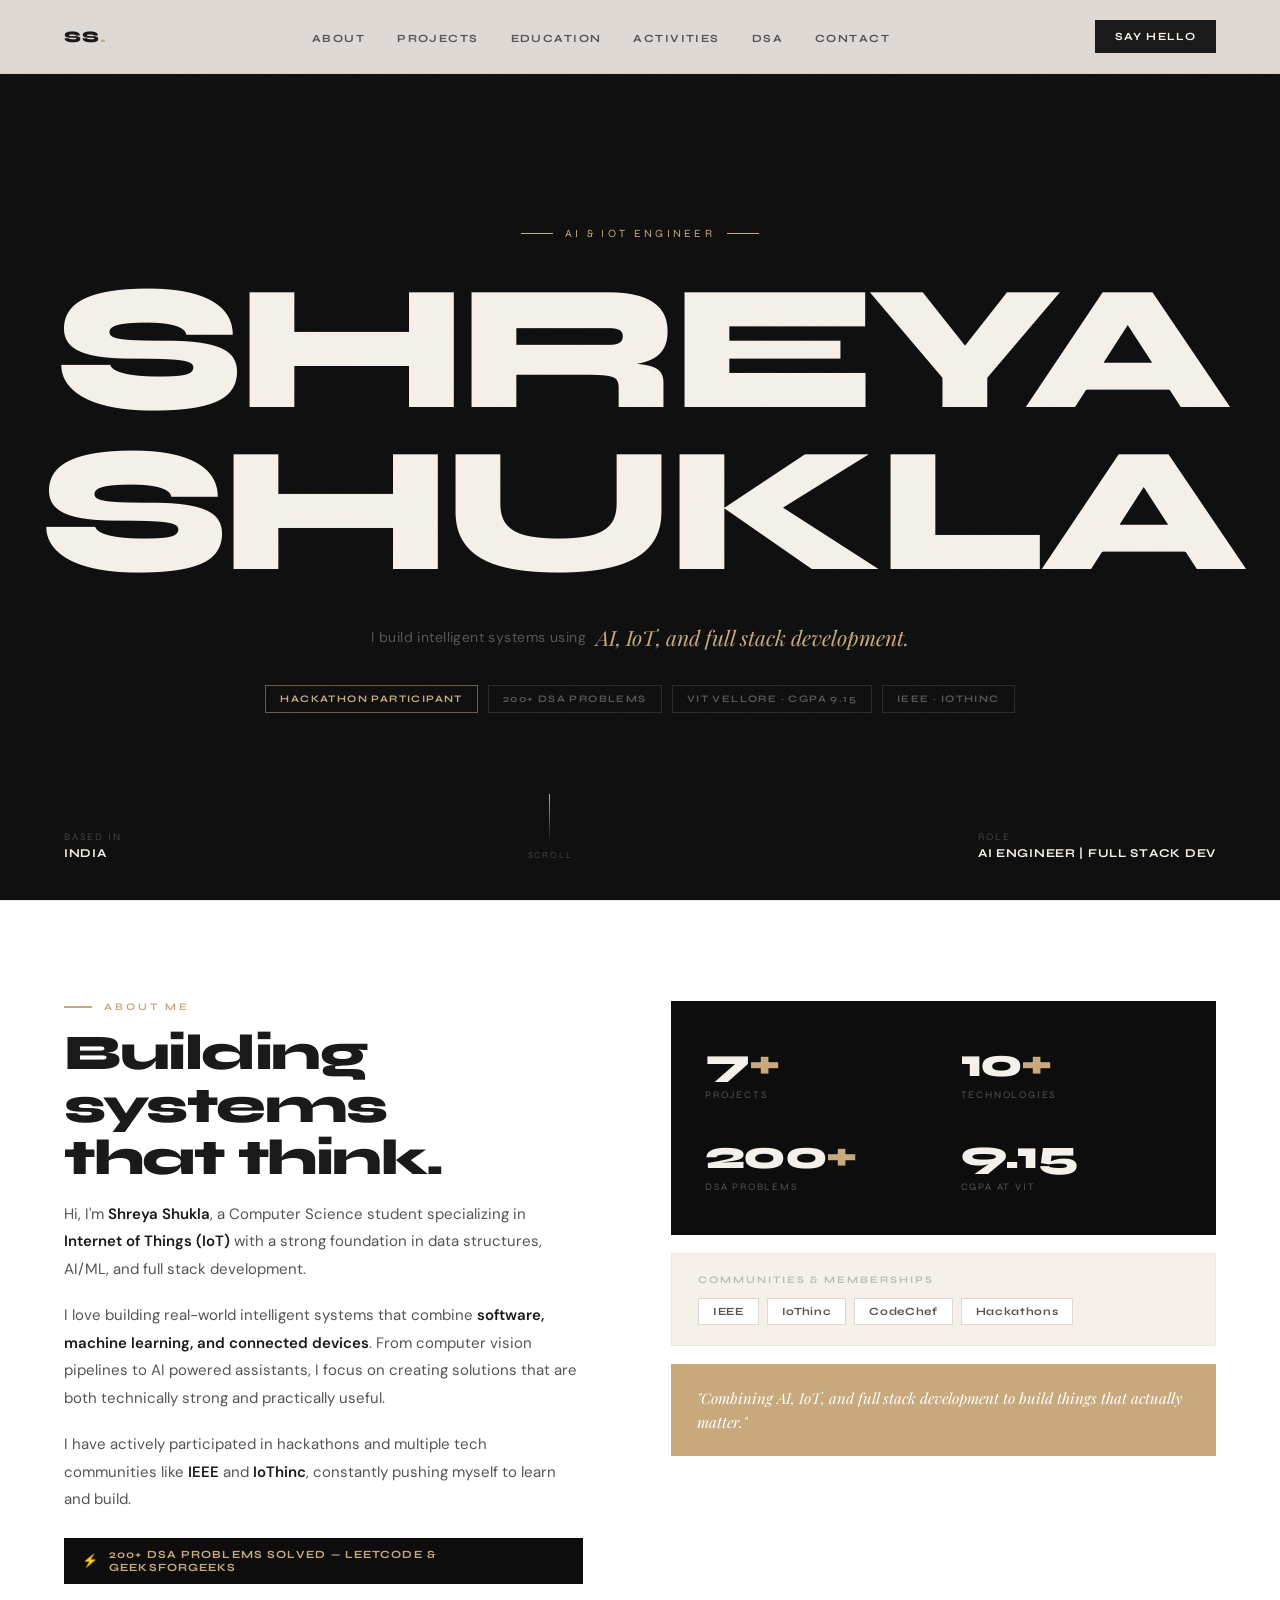
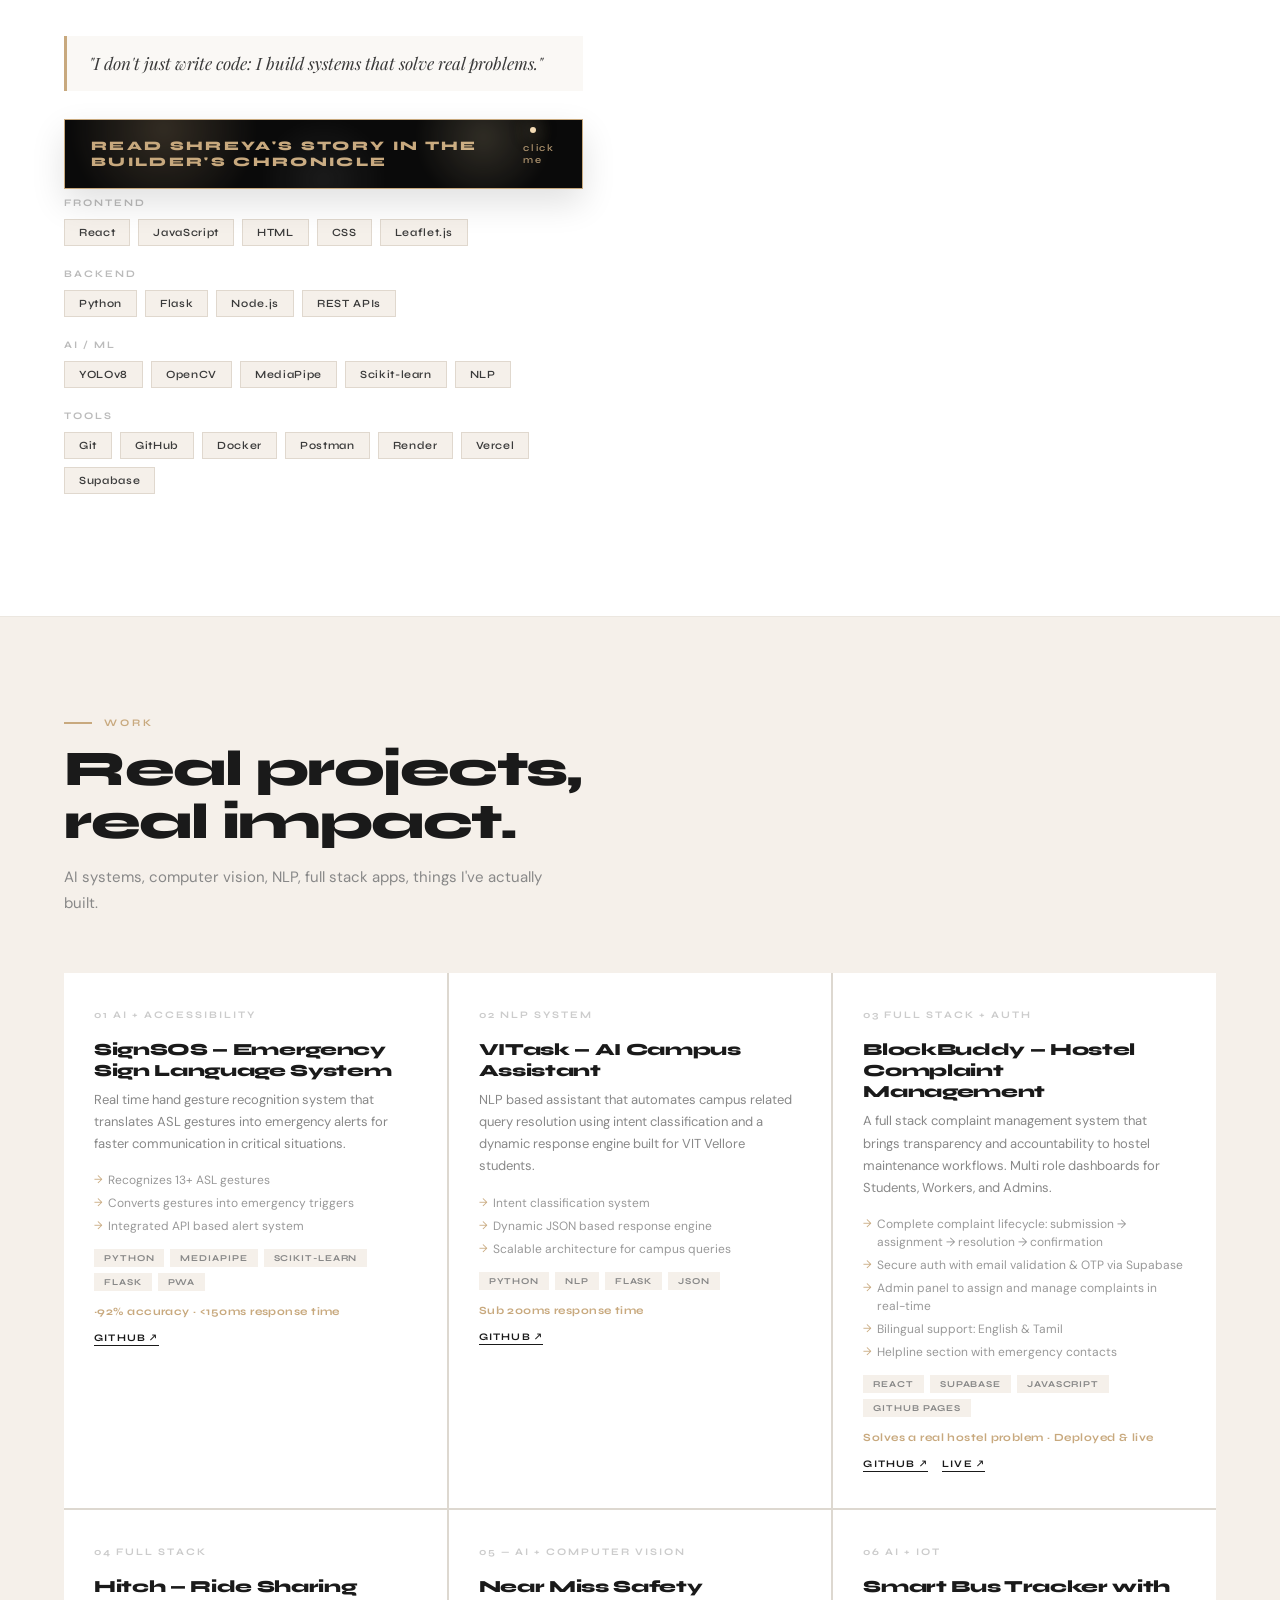
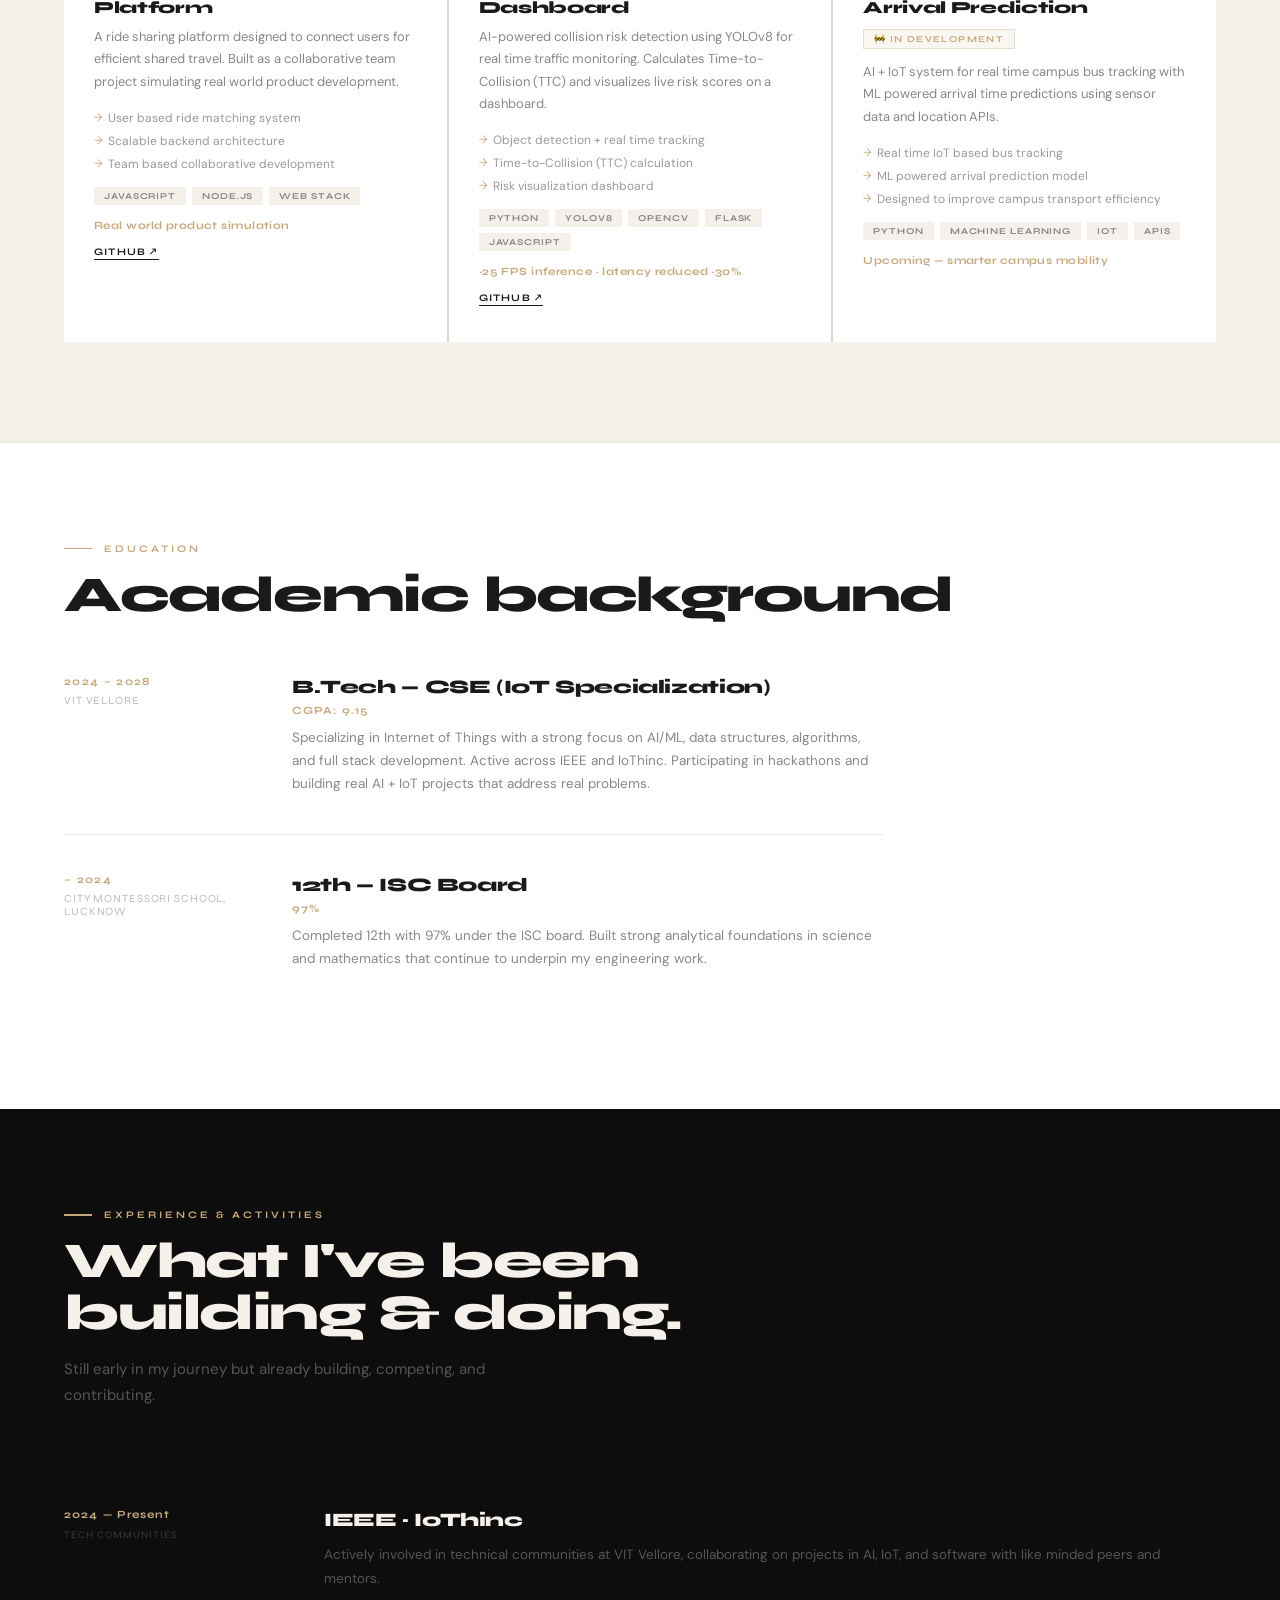
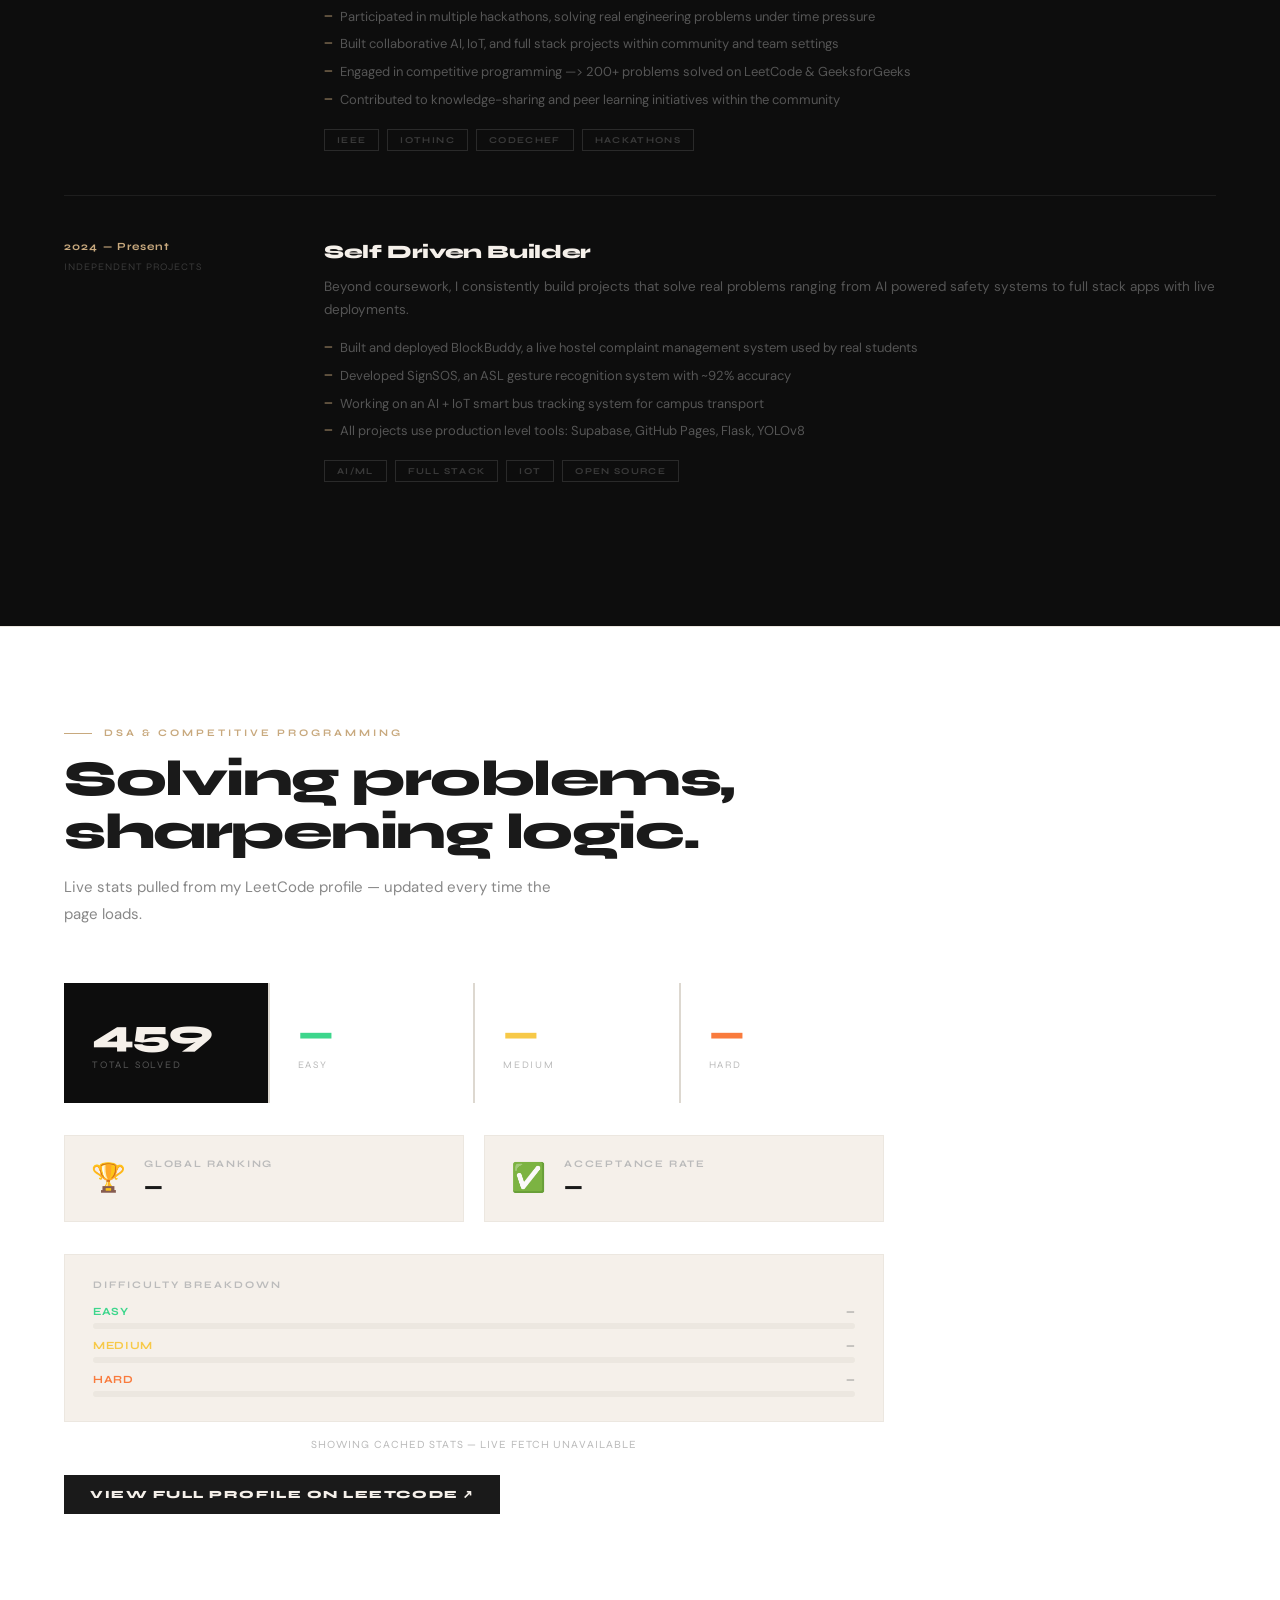
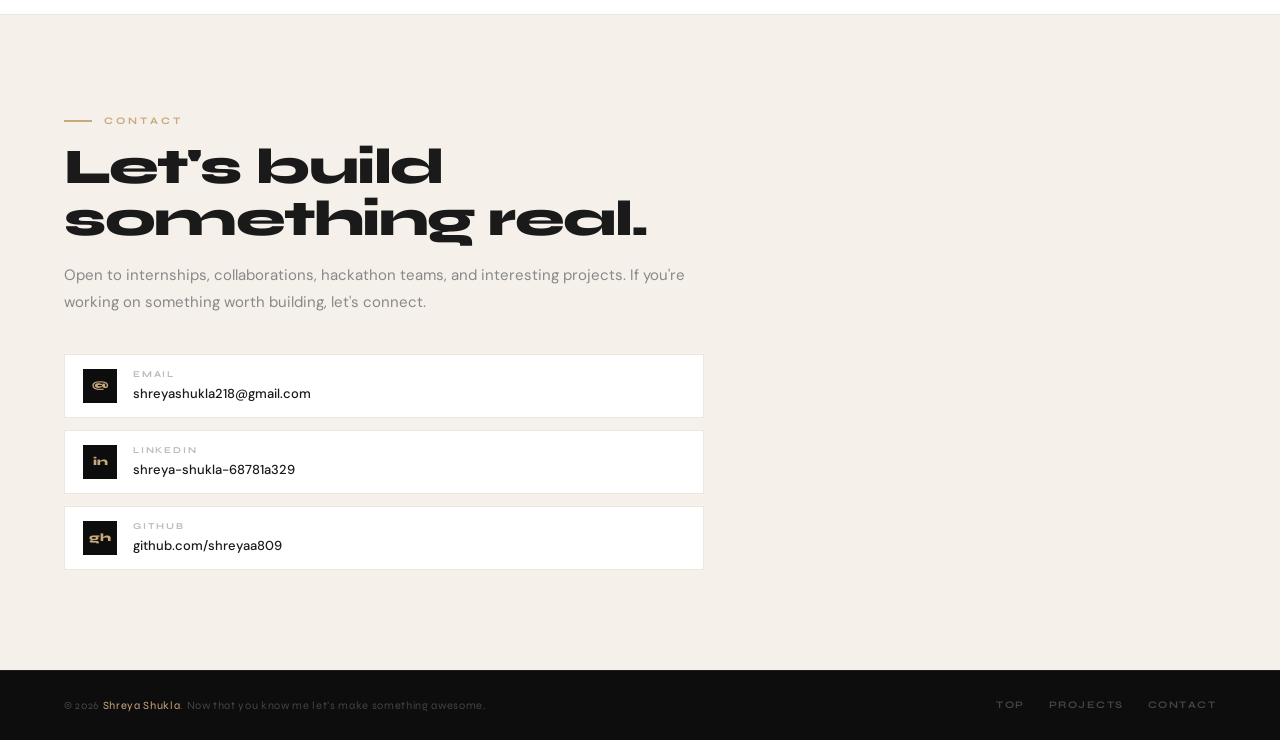
==== index.html @ dbf9eb80 "portfolio" ====
<!DOCTYPE html>
<html lang="en">
<head>
  <meta charset="UTF-8"/>
  <meta name="viewport" content="width=device-width, initial-scale=1.0"/>
  <title>Shreya Shukla — AI &amp; IoT Engineer</title>
  <link href="https://fonts.googleapis.com/css2?family=Playfair+Display:ital,wght@0,700;0,900;1,700&family=Syne:wght@400;600;700;800&family=DM+Sans:wght@300;400;500&display=swap" rel="stylesheet"/>
  <link rel="stylesheet" href="style.css"/>
</head>
<body>

<!-- ══════════════ INTRO ANIMATION ══════════════ -->
<div id="intro">
  <div class="char-wrap">
    <svg class="curved-name" viewBox="0 0 220 220" xmlns="http://www.w3.org/2000/svg">
      <defs>
        <path id="cp" d="M 110,110 m -80,0 a 80,80 0 1,1 160,0 a 80,80 0 1,1 -160,0"/>
      </defs>
      <text font-family="Syne,sans-serif" font-size="12.5" font-weight="700" fill="#c8a97e" letter-spacing="6">
        <textPath href="#cp">SHREYA  SHUKLA  ✦  AI  &amp;  IoT  ENGINEER  ✦  </textPath>
      </text>
    </svg>

    <!-- Female cartoon character -->
    <svg viewBox="0 0 140 160" xmlns="http://www.w3.org/2000/svg"
         style="position:absolute;top:50%;left:50%;transform:translate(-50%,-50%);width:115px;height:115px;">
      <ellipse cx="70" cy="148" rx="36" ry="6" fill="#c8a97e" opacity="0.15"/>
      <rect x="36" y="116" width="68" height="38" rx="4" fill="#2a2a2a"/>
      <rect x="40" y="119" width="60" height="28" rx="2" fill="#1a1a1a"/>
      <rect x="46" y="123" width="30" height="2" rx="1" fill="#c8a97e" opacity="0.7"/>
      <rect x="46" y="128" width="20" height="2" rx="1" fill="#555"/>
      <rect x="46" y="133" width="25" height="2" rx="1" fill="#555"/>
      <rect x="82" y="123" width="10" height="12" rx="1" fill="#c8a97e" opacity="0.3"/>
      <rect x="30" y="152" width="80" height="5" rx="2" fill="#222"/>
      <rect x="22" y="96" width="14" height="30" rx="7" fill="#f5c5a3" transform="rotate(-8 29 96)"/>
      <rect x="104" y="96" width="14" height="30" rx="7" fill="#f5c5a3" transform="rotate(8 111 96)"/>
      <ellipse cx="30" cy="128" rx="7" ry="6" fill="#f5c5a3"/>
      <ellipse cx="110" cy="128" rx="7" ry="6" fill="#f5c5a3"/>
      <rect x="44" y="82" width="52" height="46" rx="10" fill="#c8a97e"/>
      <polygon points="70,84 62,94 70,100 78,94" fill="#b8956e"/>
      <rect x="62" y="70" width="16" height="16" rx="6" fill="#f5c5a3"/>
      <ellipse cx="70" cy="58" rx="26" ry="28" fill="#f5c5a3"/>
      <ellipse cx="70" cy="36" rx="26" ry="16" fill="#2a1a0a"/>
      <rect x="44" y="35" width="10" height="42" rx="5" fill="#2a1a0a"/>
      <rect x="86" y="35" width="10" height="42" rx="5" fill="#2a1a0a"/>
      <ellipse cx="88" cy="34" rx="9" ry="8" fill="#2a1a0a"/>
      <ellipse cx="60" cy="57" rx="5" ry="5.5" fill="#fff"/>
      <ellipse cx="80" cy="57" rx="5" ry="5.5" fill="#fff"/>
      <ellipse cx="60.5" cy="57.5" rx="3" ry="3.5" fill="#2a1a0a"/>
      <ellipse cx="80.5" cy="57.5" rx="3" ry="3.5" fill="#2a1a0a"/>
      <circle cx="62" cy="56" r="1" fill="#fff"/>
      <circle cx="82" cy="56" r="1" fill="#fff"/>
      <path d="M55 51 Q60 48 65 51" stroke="#2a1a0a" stroke-width="1.8" fill="none" stroke-linecap="round"/>
      <path d="M75 51 Q80 48 85 51" stroke="#2a1a0a" stroke-width="1.8" fill="none" stroke-linecap="round"/>
      <ellipse cx="70" cy="63" rx="2.5" ry="1.5" fill="#e8a88a" opacity="0.6"/>
      <path d="M63 68 Q70 74 77 68" stroke="#d4856a" stroke-width="1.8" fill="none" stroke-linecap="round"/>
      <ellipse cx="55" cy="65" rx="5" ry="3" fill="#f0a090" opacity="0.35"/>
      <ellipse cx="85" cy="65" rx="5" ry="3" fill="#f0a090" opacity="0.35"/>
      <rect x="53" y="53" width="13" height="10" rx="4" fill="none" stroke="#2a1a0a" stroke-width="1.5" opacity="0.7"/>
      <rect x="74" y="53" width="13" height="10" rx="4" fill="none" stroke="#2a1a0a" stroke-width="1.5" opacity="0.7"/>
      <line x1="66" y1="58" x2="74" y2="58" stroke="#2a1a0a" stroke-width="1.5" opacity="0.7"/>
    </svg>
  </div>
  <div class="intro-tagline">Loading… Summoning projects from the void…</div>
  <div class="intro-bar"><div class="intro-bar-fill"></div></div>
</div>

<!-- ══════════════ MAIN SITE ══════════════ -->
<div id="main">

  <!-- NAV -->
  <nav>
    <div class="nav-logo">SS<span>.</span></div>
    <ul class="nav-links">
      <li><a href="#about">About</a></li>
      <li><a href="#projects">Projects</a></li>
      <li><a href="#education">Education</a></li>
      <li><a href="#experience">Activities</a></li>
      <li><a href="#dsa">DSA</a></li>
      <li><a href="#contact">Contact</a></li>
    </ul>
    <a href="https://www.linkedin.com/in/shreya-shukla-68781a329/" target="_blank" class="nav-cta">Say Hello</a>
  </nav>

  <!-- ── HERO ── -->
  <section id="hero">
    <div class="hero-grain"></div>
    <div class="hero-eyebrow">AI &amp; IoT Engineer</div>
    <div class="hero-name">
      SHREYA
      <span class="last">SHUKLA</span>
    </div>
    <div class="hero-subtitle">
      I build intelligent systems using
      <em>AI, IoT, and full stack development.</em>
    </div>
    <div class="hero-badges">
      <span class="hero-badge gold">Hackathon Participant</span>
      <span class="hero-badge">200+ DSA Problems</span>
      <span class="hero-badge">VIT Vellore · CGPA 9.15</span>
      <span class="hero-badge">IEEE · IoThinc</span>
    </div>
    <div class="sparkle-wrap">
  <span class="sparkle s1"></span>
  <span class="sparkle s2"></span>
  <span class="sparkle s3"></span>
  <span class="sparkle s4"></span>
  <span class="sparkle s5"></span>
  <span class="sparkle s6"></span>
</div>
    <div class="hero-bottom">
      <div class="hero-location">Based In<strong>India</strong></div>
      <div class="hero-scroll"><div class="scroll-line"></div>Scroll</div>
      <div class="hero-role">Role<strong>AI Engineer | Full Stack Dev</strong></div>
    </div>
  </section>

  <!-- ── ABOUT ── -->
  <section id="about">
    <div class="about-grid">

      <!-- Left: text + skills -->
      <div>
        <div class="s-label">About Me</div>
        <h2 class="s-title">Building systems<br>that think.</h2>
        <div class="about-text">
          <p>Hi, I'm <strong>Shreya Shukla</strong>, a Computer Science student specializing in <strong>Internet of Things (IoT)</strong> with a strong foundation in data structures, AI/ML, and full stack development.</p>
          <p>I love building real-world intelligent systems that combine <strong>software, machine learning, and connected devices</strong>. From computer vision pipelines to AI powered assistants, I focus on creating solutions that are both technically strong and practically useful.</p>
          <p>I have actively participated in hackathons and multiple tech communities like <strong>IEEE</strong> and <strong>IoThinc</strong>, constantly pushing myself to learn and build.</p>
          <div class="dsa-badge">200+ DSA problems solved — LeetCode &amp; GeeksforGeeks</div>
          <blockquote>"I don't just write code: I build systems that solve real problems."</blockquote>
          <div class="about-story-panel">
            <a class="about-story-link" href="index1.html">
              Read Shreya's Story in The Builder's Chronicle
              <span class="click-hint">click me</span>
            </a>
          </div>
        </div>

        <div class="skills-grid">
          <div class="skill-group">
            <div class="skill-group-title">Frontend</div>
            <div class="skill-pills">
              <span class="pill">React</span>
              <span class="pill">JavaScript</span>
              <span class="pill">HTML</span>
              <span class="pill">CSS</span>
              <span class="pill">Leaflet.js</span>
            </div>
          </div>
          <div class="skill-group">
            <div class="skill-group-title">Backend</div>
            <div class="skill-pills">
              <span class="pill">Python</span>
              <span class="pill">Flask</span>
              <span class="pill">Node.js</span>
              <span class="pill">REST APIs</span>
            </div>
          </div>
          <div class="skill-group">
            <div class="skill-group-title">AI / ML</div>
            <div class="skill-pills">
              <span class="pill">YOLOv8</span>
              <span class="pill">OpenCV</span>
              <span class="pill">MediaPipe</span>
              <span class="pill">Scikit-learn</span>
              <span class="pill">NLP</span>
            </div>
          </div>
          <div class="skill-group">
            <div class="skill-group-title">Tools</div>
            <div class="skill-pills">
              <span class="pill">Git</span>
              <span class="pill">GitHub</span>
              <span class="pill">Docker</span>
              <span class="pill">Postman</span>
              <span class="pill">Render</span>
              <span class="pill">Vercel</span>
              <span class="pill">Supabase</span>
            </div>
          </div>
        </div>
      </div>

      <!-- Right: stats + communities -->
      <div class="about-right-wrap">
        <div class="stat-card">
          <div class="stat-item">
            <div class="num">7<span>+</span></div>
            <div class="lbl">Projects</div>
          </div>
          <div class="stat-item">
            <div class="num">10<span>+</span></div>
            <div class="lbl">Technologies</div>
          </div>
          <div class="stat-item">
            <div class="num">200<span>+</span></div>
            <div class="lbl">DSA Problems</div>
          </div>
          <div class="stat-item">
            <div class="num">9.15</div>
            <div class="lbl">CGPA at VIT</div>
          </div>
        </div>

        <div class="communities-strip">
          <div class="comm-title">Communities &amp; Memberships</div>
          <div class="comm-tags">
            <span class="comm-tag">IEEE</span>
            
            <span class="comm-tag">IoThinc</span>
            <span class="comm-tag">CodeChef</span>
            <span class="comm-tag">Hackathons</span>
          </div>
        </div>

        <div class="quote-strip">
          "Combining AI, IoT, and full stack development to build things that actually matter."
        </div>
      </div>
    </div>
  </section>

  <!-- ── PROJECTS ── -->
  <section id="projects">
    <div class="s-label">Work</div>
    <h2 class="s-title">Real projects,<br>real impact.</h2>
    <p class="s-sub">AI systems, computer vision, NLP, full stack apps, things I've actually built.</p>

    <div class="proj-grid">

      <!-- 01 -->
      <div class="proj-card">
        <div class="proj-idx">01  AI + Accessibility</div>
        <div class="proj-name">SignSOS — Emergency Sign Language System</div>
        <p class="proj-desc">Real time hand gesture recognition system that translates ASL gestures into emergency alerts for faster communication in critical situations.</p>
        <ul class="proj-features">
          <li>Recognizes 13+ ASL gestures</li>
          <li>Converts gestures into emergency triggers</li>
          <li>Integrated API based alert system</li>
        </ul>
        <div class="proj-tech">
          <span class="tech-tag">Python</span>
          <span class="tech-tag">MediaPipe</span>
          <span class="tech-tag">Scikit-learn</span>
          <span class="tech-tag">Flask</span>
          <span class="tech-tag">PWA</span>
        </div>
        <div class="proj-impact">~92% accuracy · &lt;150ms response time</div>
        <div class="proj-links">
          <a href="https://github.com/shreyaa809/signsos-api" target="_blank" class="proj-link">GitHub ↗</a>
        </div>
      </div>

      <!-- 02 -->
      <div class="proj-card">
        <div class="proj-idx">02  NLP System</div>
        <div class="proj-name">VITask — AI Campus Assistant</div>
        <p class="proj-desc">NLP based assistant that automates campus related query resolution using intent classification and a dynamic response engine built for VIT Vellore students.</p>
        <ul class="proj-features">
          <li>Intent classification system</li>
          <li>Dynamic JSON based response engine</li>
          <li>Scalable architecture for campus queries</li>
        </ul>
        <div class="proj-tech">
          <span class="tech-tag">Python</span>
          <span class="tech-tag">NLP</span>
          <span class="tech-tag">Flask</span>
          <span class="tech-tag">JSON</span>
        </div>
        <div class="proj-impact">Sub 200ms response time</div>
        <div class="proj-links">
          <a href="https://github.com/shreyaa809/AIPROJ1" target="_blank" class="proj-link">GitHub ↗</a>
        </div>
      </div>

      <!-- 03 -->
      <div class="proj-card">
        <div class="proj-idx">03  Full Stack + Auth</div>
        <div class="proj-name">BlockBuddy — Hostel Complaint Management</div>
        <p class="proj-desc">A full stack complaint management system that brings transparency and accountability to hostel maintenance workflows. Multi role dashboards for Students, Workers, and Admins.</p>
        <ul class="proj-features">
          <li>Complete complaint lifecycle: submission → assignment → resolution → confirmation</li>
          <li>Secure auth with email validation &amp; OTP via Supabase</li>
          <li>Admin panel to assign and manage complaints in real-time</li>
          <li>Bilingual support: English &amp; Tamil</li>
          <li>Helpline section with emergency contacts</li>
        </ul>
        <div class="proj-tech">
          <span class="tech-tag">React</span>
          <span class="tech-tag">Supabase</span>
          <span class="tech-tag">JavaScript</span>
          <span class="tech-tag">GitHub Pages</span>
        </div>
        <div class="proj-impact">Solves a real hostel problem · Deployed &amp; live</div>
        <div class="proj-links">
          <a href="https://github.com/shreyaa809/BlockBuddy" target="_blank" class="proj-link">GitHub ↗</a>
          <a href="https://shreyaa809.github.io/BlockBuddy/" target="_blank" class="proj-link">Live ↗</a>
        </div>
      </div>

      <!-- 04 -->
      <div class="proj-card">
        <div class="proj-idx">04  Full Stack</div>
        <div class="proj-name">Hitch — Ride Sharing Platform</div>
        <p class="proj-desc">A ride sharing platform designed to connect users for efficient shared travel. Built as a collaborative team project simulating real world product development.</p>
        <ul class="proj-features">
          <li>User based ride matching system</li>
          <li>Scalable backend architecture</li>
          <li>Team based collaborative development</li>
        </ul>
        <div class="proj-tech">
          <span class="tech-tag">JavaScript</span>
          <span class="tech-tag">Node.js</span>
          <span class="tech-tag">Web Stack</span>
        </div>
        <div class="proj-impact">Real world product simulation</div>
        <div class="proj-links">
          <a href="https://github.com/srishtikapoor0240/Hitch" target="_blank" class="proj-link">GitHub ↗</a>
        </div>
      </div>

      <!-- 05 -->
      <div class="proj-card">
        <div class="proj-idx">05 — AI + Computer Vision</div>
        <div class="proj-name">Near Miss Safety Dashboard</div>
        <p class="proj-desc">AI-powered collision risk detection using YOLOv8 for real time traffic monitoring. Calculates Time-to-Collision (TTC) and visualizes live risk scores on a dashboard.</p>
        <ul class="proj-features">
          <li>Object detection + real time tracking</li>
          <li>Time-to-Collision (TTC) calculation</li>
          <li>Risk visualization dashboard</li>
        </ul>
        <div class="proj-tech">
          <span class="tech-tag">Python</span>
          <span class="tech-tag">YOLOv8</span>
          <span class="tech-tag">OpenCV</span>
          <span class="tech-tag">Flask</span>
          <span class="tech-tag">JavaScript</span>
        </div>
        <div class="proj-impact">~25 FPS inference · latency reduced ~30%</div>
        <div class="proj-links">
          <a href="https://github.com/shreyaa809/road_safety_hackathon_2026" target="_blank" class="proj-link">GitHub ↗</a>
        </div>
      </div>

      <!-- 06 -->
      <div class="proj-card">
        <div class="proj-idx">06  AI + IoT</div>
        <div class="proj-name">Smart Bus Tracker with Arrival Prediction</div>
        <div class="proj-status">🚧 In Development</div>
        <p class="proj-desc">AI + IoT system for real time campus bus tracking with ML powered arrival time predictions using sensor data and location APIs.</p>
        <ul class="proj-features">
          <li>Real time IoT based bus tracking</li>
          <li>ML powered arrival prediction model</li>
          <li>Designed to improve campus transport efficiency</li>
        </ul>
        <div class="proj-tech">
          <span class="tech-tag">Python</span>
          <span class="tech-tag">Machine Learning</span>
          <span class="tech-tag">IoT</span>
          <span class="tech-tag">APIs</span>
        </div>
        <div class="proj-impact">Upcoming — smarter campus mobility</div>
      </div>

    </div>
  </section>

  <!-- ── EDUCATION ── -->
  <section id="education">
    <div class="s-label">Education</div>
    <h2 class="s-title">Academic background</h2>

    <div class="edu-list">
      <div class="edu-item">
        <div>
          <div class="edu-year">2024 – 2028</div>
          <div class="edu-inst">VIT Vellore</div>
        </div>
        <div>
          <div class="edu-degree">B.Tech — CSE (IoT Specialization)</div>
          <div class="edu-grade">CGPA: 9.15</div>
          <p class="edu-desc">Specializing in Internet of Things with a strong focus on AI/ML, data structures, algorithms, and full stack development. Active across IEEE and IoThinc. Participating in hackathons and building real AI + IoT projects that address real problems.</p>
        </div>
      </div>

      <div class="edu-item">
        <div>
          <div class="edu-year">– 2024</div>
          <div class="edu-inst">City Montessori School, Lucknow</div>
        </div>
        <div>
          <div class="edu-degree">12th — ISC Board</div>
          <div class="edu-grade">97%</div>
          <p class="edu-desc">Completed 12th with 97% under the ISC board. Built strong analytical foundations in science and mathematics that continue to underpin my engineering work.</p>
        </div>
      </div>
    </div>
  </section>

  <!-- ── ACTIVITIES ── -->
  <section id="experience">
    <div class="s-label">Experience &amp; Activities</div>
    <h2 class="s-title">What I've been<br>building &amp; doing.</h2>
    <p class="s-sub">Still early in my journey  but already building, competing, and contributing.</p>

    <div>
      <div class="exp-row">
        <div>
          <div class="exp-period">2024 — Present</div>
          <div class="exp-co">Tech Communities</div>
        </div>
        <div>
          <div class="exp-role">IEEE  · IoThinc</div>
          <p class="exp-desc">Actively involved in technical communities at VIT Vellore, collaborating on projects in AI, IoT, and software with like minded peers and mentors.</p>
          <ul class="exp-bullets">
            <li>Participated in multiple hackathons, solving real engineering problems under time pressure</li>
            <li>Built collaborative AI, IoT, and full stack projects within community and team settings</li>
            <li>Engaged in competitive programming —> 200+ problems solved on LeetCode &amp; GeeksforGeeks</li>
            <li>Contributed to knowledge-sharing and peer learning initiatives within the community</li>
          </ul>
          <div class="exp-tags">
            <span class="exp-tag">IEEE</span>
            
            <span class="exp-tag">IoThinc</span>
            <span class="exp-tag">CodeChef</span>
            <span class="exp-tag">Hackathons</span>
          </div>
        </div>
      </div>

      <div class="exp-row">
        <div>
          <div class="exp-period">2024 — Present</div>
          <div class="exp-co">Independent Projects</div>
        </div>
        <div>
          <div class="exp-role">Self Driven Builder</div>
          <p class="exp-desc">Beyond coursework, I consistently build projects that solve real problems  ranging from AI powered safety systems to full stack apps with live deployments.</p>
          <ul class="exp-bullets">
            <li>Built and deployed BlockBuddy, a live hostel complaint management system used by real students</li>
            <li>Developed SignSOS, an ASL gesture recognition system with ~92% accuracy</li>
            <li>Working on an AI + IoT smart bus tracking system for campus transport</li>
            <li>All projects use production level tools: Supabase, GitHub Pages, Flask, YOLOv8</li>
          </ul>
          <div class="exp-tags">
            <span class="exp-tag">AI/ML</span>
            <span class="exp-tag">Full Stack</span>
            <span class="exp-tag">IoT</span>
            <span class="exp-tag">Open Source</span>
          </div>
        </div>
      </div>
    </div>
  </section>

  

  <!-- ── DSA / LEETCODE ── -->
  <section id="dsa" style="background:#fff;border-top:1px solid #ece7e0;">
    <div class="s-label">DSA &amp; Competitive Programming</div>
    <h2 class="s-title">Solving problems,<br>sharpening logic.</h2>
    <p class="s-sub">Live stats pulled from my LeetCode profile — updated every time the page loads.</p>

    <div id="lc-wrapper" style="max-width:820px;">

      <!-- Stat cards row -->
      <div id="lc-stats" style="display:grid;grid-template-columns:repeat(4,1fr);gap:2px;background:#ddd8d0;margin-bottom:32px;">
        <div class="lc-card" style="background:#0d0d0d;padding:32px 28px;">
          <div id="lc-total" class="lc-num" style="font-family:'Syne',sans-serif;font-size:38px;font-weight:800;color:#f5f0ea;letter-spacing:-0.04em;line-height:1;">—</div>
          <div class="lc-lbl" style="font-family:'Syne',sans-serif;font-size:10px;letter-spacing:0.18em;text-transform:uppercase;color:#555;margin-top:6px;">Total Solved</div>
        </div>
        <div class="lc-card" style="background:#fff;padding:32px 28px;">
          <div id="lc-easy" class="lc-num" style="font-family:'Syne',sans-serif;font-size:38px;font-weight:800;color:#3dd68c;letter-spacing:-0.04em;line-height:1;">—</div>
          <div class="lc-lbl" style="font-family:'Syne',sans-serif;font-size:10px;letter-spacing:0.18em;text-transform:uppercase;color:#bbb;margin-top:6px;">Easy</div>
        </div>
        <div class="lc-card" style="background:#fff;padding:32px 28px;">
          <div id="lc-medium" class="lc-num" style="font-family:'Syne',sans-serif;font-size:38px;font-weight:800;color:#f7c948;letter-spacing:-0.04em;line-height:1;">—</div>
          <div class="lc-lbl" style="font-family:'Syne',sans-serif;font-size:10px;letter-spacing:0.18em;text-transform:uppercase;color:#bbb;margin-top:6px;">Medium</div>
        </div>
        <div class="lc-card" style="background:#fff;padding:32px 28px;">
          <div id="lc-hard" class="lc-num" style="font-family:'Syne',sans-serif;font-size:38px;font-weight:800;color:#f97b3d;letter-spacing:-0.04em;line-height:1;">—</div>
          <div class="lc-lbl" style="font-family:'Syne',sans-serif;font-size:10px;letter-spacing:0.18em;text-transform:uppercase;color:#bbb;margin-top:6px;">Hard</div>
        </div>
      </div>

      <!-- Rank + acceptance row -->
      <div style="display:grid;grid-template-columns:1fr 1fr;gap:20px;margin-bottom:32px;">
        <div style="background:#f5f0ea;border:1px solid #ece7e0;padding:22px 26px;display:flex;align-items:center;gap:18px;">
          <div style="font-family:'Syne',sans-serif;font-size:28px;">🏆</div>
          <div>
            <div style="font-family:'Syne',sans-serif;font-size:10px;font-weight:700;letter-spacing:0.18em;text-transform:uppercase;color:#bbb;margin-bottom:4px;">Global Ranking</div>
            <div id="lc-rank" style="font-family:'Syne',sans-serif;font-size:20px;font-weight:800;color:#1a1a1a;letter-spacing:-0.02em;">—</div>
          </div>
        </div>
        <div style="background:#f5f0ea;border:1px solid #ece7e0;padding:22px 26px;display:flex;align-items:center;gap:18px;">
          <div style="font-family:'Syne',sans-serif;font-size:28px;">✅</div>
          <div>
            <div style="font-family:'Syne',sans-serif;font-size:10px;font-weight:700;letter-spacing:0.18em;text-transform:uppercase;color:#bbb;margin-bottom:4px;">Acceptance Rate</div>
            <div id="lc-rate" style="font-family:'Syne',sans-serif;font-size:20px;font-weight:800;color:#1a1a1a;letter-spacing:-0.02em;">—</div>
          </div>
        </div>
      </div>

      <!-- Difficulty bar -->
      <div style="background:#f5f0ea;border:1px solid #ece7e0;padding:24px 28px;">
        <div style="font-family:'Syne',sans-serif;font-size:10px;font-weight:700;letter-spacing:0.2em;text-transform:uppercase;color:#bbb;margin-bottom:14px;">Difficulty Breakdown</div>
        <div id="lc-bar-wrap" style="display:flex;flex-direction:column;gap:10px;">
          <div>
            <div style="display:flex;justify-content:space-between;margin-bottom:5px;">
              <span style="font-family:'Syne',sans-serif;font-size:11px;font-weight:700;color:#3dd68c;letter-spacing:0.06em;">EASY</span>
              <span id="lc-easy-pct" style="font-family:'Syne',sans-serif;font-size:11px;color:#888;">—</span>
            </div>
            <div style="height:6px;background:#ece7e0;border-radius:3px;overflow:hidden;">
              <div id="lc-bar-easy" style="height:100%;width:0%;background:#3dd68c;border-radius:3px;transition:width 1s ease;"></div>
            </div>
          </div>
          <div>
            <div style="display:flex;justify-content:space-between;margin-bottom:5px;">
              <span style="font-family:'Syne',sans-serif;font-size:11px;font-weight:700;color:#f7c948;letter-spacing:0.06em;">MEDIUM</span>
              <span id="lc-med-pct" style="font-family:'Syne',sans-serif;font-size:11px;color:#888;">—</span>
            </div>
            <div style="height:6px;background:#ece7e0;border-radius:3px;overflow:hidden;">
              <div id="lc-bar-med" style="height:100%;width:0%;background:#f7c948;border-radius:3px;transition:width 1s ease 0.2s;"></div>
            </div>
          </div>
          <div>
            <div style="display:flex;justify-content:space-between;margin-bottom:5px;">
              <span style="font-family:'Syne',sans-serif;font-size:11px;font-weight:700;color:#f97b3d;letter-spacing:0.06em;">HARD</span>
              <span id="lc-hard-pct" style="font-family:'Syne',sans-serif;font-size:11px;color:#888;">—</span>
            </div>
            <div style="height:6px;background:#ece7e0;border-radius:3px;overflow:hidden;">
              <div id="lc-bar-hard" style="height:100%;width:0%;background:#f97b3d;border-radius:3px;transition:width 1s ease 0.4s;"></div>
            </div>
          </div>
        </div>
      </div>

      <!-- Loading / error message -->
      <div id="lc-status" style="font-family:'Syne',sans-serif;font-size:11px;color:#bbb;letter-spacing:0.1em;text-transform:uppercase;margin-top:16px;text-align:center;">Fetching live data...</div>

      <!-- Link to profile -->
      <div style="margin-top:24px;">
        <a href="https://leetcode.com/u/CODER284/" target="_blank"
           style="font-family:'Syne',sans-serif;font-size:11px;font-weight:800;letter-spacing:0.14em;text-transform:uppercase;text-decoration:none;color:#f5f0ea;background:#1a1a1a;padding:13px 26px;display:inline-block;transition:background 0.2s;"
           onmouseover="this.style.background='#c8a97e'" onmouseout="this.style.background='#1a1a1a'">
          View Full Profile on LeetCode ↗
        </a>
      </div>

    </div>
  </section>




  <!-- ── CONTACT ── -->
  <section id="contact">
    <div class="contact-grid" style="grid-template-columns:1fr;max-width:640px;">
      <div class="contact-left">
        <div class="s-label">Contact</div>
        <h2 class="s-title">Let's build<br>something real.</h2>
        <p>Open to internships, collaborations, hackathon teams, and interesting projects. If you're working on something worth building, let's connect.</p>
        <div class="contact-items">
          <a href="mailto:shreyashukla218@gmail.com" class="contact-row">
            <div class="c-icon">@</div>
            <div>
              <span class="c-label">Email</span>
              <span class="c-val">shreyashukla218@gmail.com</span>
            </div>
          </a>
          <a href="https://www.linkedin.com/in/shreya-shukla-68781a329/" target="_blank" class="contact-row">
            <div class="c-icon">in</div>
            <div>
              <span class="c-label">LinkedIn</span>
              <span class="c-val">shreya-shukla-68781a329</span>
            </div>
          </a>
          <a href="https://github.com/shreyaa809" target="_blank" class="contact-row">
            <div class="c-icon">gh</div>
            <div>
              <span class="c-label">GitHub</span>
              <span class="c-val">github.com/shreyaa809</span>
            </div>
          </a>
        </div>
      </div>

      </div>
    </div>
  </section>

  <!-- FOOTER -->
  <footer>
    <div class="foot-copy">© 2026 <span>Shreya Shukla</span>.          Now that you know me let’s make something awesome.</div>
    <div class="foot-links">
      <a href="#hero">Top</a>
      <a href="#projects">Projects</a>
      <a href="#contact">Contact</a>
    </div>
  </footer>

</div><!-- /main -->

<script src="script.js"></script>
</body>
</html>
---- style.css ----
/* ─── RESET & BASE ─── */
*, *::before, *::after { box-sizing: border-box; margin: 0; padding: 0; }
html { scroll-behavior: smooth; }
body { font-family: 'DM Sans', sans-serif; background: #f5f0ea; color: #1a1a1a; overflow-x: hidden; }
::-webkit-scrollbar { width: 3px; }
::-webkit-scrollbar-thumb { background: #c8a97e; }

/* ─── INTRO ─── */
#intro {
  position: fixed; inset: 0; background: #0d0d0d; z-index: 9999;
  display: flex; align-items: center; justify-content: center; flex-direction: column;
  animation: introExit 0.8s ease-in-out 4.2s forwards;
}
@keyframes introExit {
  0%   { opacity: 1; transform: translateY(0); }
  100% { opacity: 0; transform: translateY(-100vh); pointer-events: none; }
}
.char-wrap {
  position: relative; width: 220px; height: 220px;
  animation: charFloat 3s ease-in-out infinite;
}
@keyframes charFloat {
  0%, 100% { transform: translateY(0px); }
  50%       { transform: translateY(-12px); }
}
.curved-name {
  position: absolute; inset: 0;
  animation: rotateSlow 12s linear infinite;
}
@keyframes rotateSlow { from { transform: rotate(0deg); } to { transform: rotate(360deg); } }
.intro-tagline {
  margin-top: 28px; font-family: 'Syne', sans-serif; font-size: 11px;
  letter-spacing: 0.35em; text-transform: uppercase; color: #c8a97e;
  opacity: 0; animation: fadeIn 0.6s ease 1.2s forwards;
}
@keyframes fadeIn { to { opacity: 1; } }
.intro-bar {
  margin-top: 36px; width: 160px; height: 2px;
  background: #2a2a2a; border-radius: 2px; overflow: hidden;
  opacity: 0; animation: fadeIn 0.4s ease 1.6s forwards;
}
.intro-bar-fill {
  height: 100%; width: 0%;
  background: linear-gradient(90deg, #c8a97e, #e8c99a);
  animation: barFill 2.2s ease 1.8s forwards;
}
@keyframes barFill { to { width: 100%; } }

/* ─── MAIN ─── */
#main { opacity: 0; animation: mainReveal 0.9s ease 4.8s forwards; }
@keyframes mainReveal { to { opacity: 1; } }

/* ─── NAV ─── */
nav {
  position: fixed; top: 0; left: 0; right: 0; z-index: 100;
  display: flex; align-items: center; justify-content: space-between;
  padding: 20px 64px;
  background: rgba(245, 240, 234, 0.9); backdrop-filter: blur(14px);
  border-bottom: 1px solid rgba(200, 169, 126, 0.2);
}
.nav-logo { font-family: 'Syne', sans-serif; font-weight: 800; font-size: 16px; letter-spacing: 0.06em; color: #1a1a1a; }
.nav-logo span { color: #c8a97e; }
.nav-links { display: flex; gap: 32px; list-style: none; }
.nav-links a {
  font-family: 'Syne', sans-serif; font-size: 11px; font-weight: 700;
  letter-spacing: 0.13em; text-transform: uppercase; text-decoration: none;
  color: #555; transition: color 0.2s; position: relative;
}
.nav-links a::after {
  content: ''; position: absolute; bottom: -3px; left: 0; right: 0;
  height: 1.5px; background: #c8a97e;
  transform: scaleX(0); transform-origin: left; transition: transform 0.25s ease;
}
.nav-links a:hover { color: #1a1a1a; }
.nav-links a:hover::after { transform: scaleX(1); }
.nav-cta {
  font-family: 'Syne', sans-serif; font-size: 11px; font-weight: 700;
  letter-spacing: 0.1em; text-transform: uppercase; text-decoration: none;
  color: #f5f0ea; background: #1a1a1a; padding: 10px 20px; transition: background 0.2s;
}
.nav-cta:hover { background: #c8a97e; }

/* ─── HERO ─── */
#hero {
  min-height: 100vh; background: #0d0d0d;
  display: flex; flex-direction: column; align-items: center; justify-content: center;
  position: relative; overflow: hidden; padding: 120px 40px 80px;
}
.hero-grain {
  position: absolute; inset: 0;
  background-image: url("data:image/svg+xml,%3Csvg viewBox='0 0 512 512' xmlns='http://www.w3.org/2000/svg'%3E%3Cfilter id='n'%3E%3CfeTurbulence type='fractalNoise' baseFrequency='0.75' numOctaves='4' stitchTiles='stitch'/%3E%3C/filter%3E%3Crect width='100%25' height='100%25' filter='url(%23n)' opacity='0.06'/%3E%3C/svg%3E");
  pointer-events: none; opacity: 0.5;
}
.hero-eyebrow {
  font-family: 'Syne', sans-serif; font-size: 11px;
  letter-spacing: 0.3em; text-transform: uppercase; color: #c8a97e;
  margin-bottom: 28px; display: flex; align-items: center; gap: 12px;
}
.hero-eyebrow::before, .hero-eyebrow::after {
  content: ''; display: inline-block; width: 32px; height: 1px; background: #c8a97e;
}
.hero-name {
  font-family: 'Syne', sans-serif; font-weight: 800;
  font-size: clamp(80px, 14vw, 180px); color: #f5f0ea;
  line-height: 0.9; letter-spacing: -0.04em;
  text-align: center; text-transform: uppercase;
}
.hero-name .last { display: block; }
.hero-subtitle {
  margin-top: 32px; display: flex; flex-wrap: wrap;
  align-items: center; justify-content: center; gap: 10px;
  font-family: 'DM Sans', sans-serif; font-size: 14px;
  letter-spacing: 0.03em; color: #555; text-align: center; max-width: 680px;
}
.hero-subtitle em {
  font-style: italic; font-family: 'Playfair Display', serif;
  font-size: 21px; color: #c8a97e; letter-spacing: 0;
}
.hero-badges {
  display: flex; gap: 10px; margin-top: 34px;
  flex-wrap: wrap; justify-content: center;
}
.hero-badge {
  font-family: 'Syne', sans-serif; font-size: 10px; font-weight: 700;
  letter-spacing: 0.14em; text-transform: uppercase;
  border: 1px solid #2a2a2a; color: #555; padding: 7px 14px;
}
.hero-badge.gold { border-color: rgba(200, 169, 126, 0.5); color: #c8a97e; }
.hero-bottom {
  position: absolute; bottom: 40px; left: 0; right: 0;
  display: flex; justify-content: space-between; padding: 0 64px; align-items: flex-end;
}
.hero-location, .hero-role {
  font-family: 'Syne', sans-serif; font-size: 10px;
  letter-spacing: 0.2em; text-transform: uppercase; color: #444;
}
.hero-location strong, .hero-role strong {
  display: block; font-size: 12px; color: #f5f0ea; letter-spacing: 0.06em; margin-top: 3px;
}
.hero-scroll {
  display: flex; flex-direction: column; align-items: center; gap: 8px;
  color: #444; font-family: 'Syne', sans-serif; font-size: 9px;
  letter-spacing: 0.2em; text-transform: uppercase;
}
/* ── Newspaper link ── */
.sparkle-wrap { position: relative; display: inline-block; }

.newspaper-link {
  display: flex; align-items: center; gap: 14px;
  text-decoration: none; color: #c8a97e;
  font-family: 'Playfair Display', serif;
  font-style: italic; font-size: 15px; font-weight: 700;
  padding: 4px 0; cursor: pointer;
}

.nl-rule {
  width: 48px; height: 1px;
  background: linear-gradient(90deg, transparent, #c8a97e80);
  transition: width 0.4s ease;
}
.nl-rule.right {
  background: linear-gradient(90deg, #c8a97e80, transparent);
}
.newspaper-link:hover .nl-rule { width: 72px; }

.nl-text {
  display: inline-block;
  background: linear-gradient(90deg, #c8a97e, #e8c99a, #c8a97e, #f0d9a0, #c8a97e);
  background-size: 300% 100%;
  -webkit-background-clip: text;
  -webkit-text-fill-color: transparent;
  background-clip: text;
  animation: shimmer 3s linear infinite;
  transition: transform 0.3s ease, letter-spacing 0.3s ease;
  transform-origin: center;
}
.newspaper-link:hover .nl-text {
  letter-spacing: 0.04em;
  transform: scale(2);
}

@keyframes shimmer {
  0%   { background-position: 100% 0; }
  100% { background-position: -100% 0; }
}

.sparkle {
  position: absolute; width: 5px; height: 5px;
  pointer-events: none; animation: sparkleFloat 2.4s ease-in-out infinite; opacity: 0;
}
.sparkle::before {
  content: ''; display: block; width: 100%; height: 100%;
  background: #c8a97e;
  clip-path: polygon(50% 0%,61% 35%,98% 35%,68% 57%,79% 91%,50% 70%,21% 91%,32% 57%,2% 35%,39% 35%);
}
.s1 { top: -10px; left: 10%; animation-delay: 0s; }
.s2 { top: -8px;  left: 40%; animation-delay: 0.6s; }
.s3 { top: -12px; left: 70%; animation-delay: 1.2s; }
.s4 { top: -6px;  left: 90%; animation-delay: 1.8s; }
.s5 { bottom: -10px; left: 25%; animation-delay: 0.3s; }
.s6 { bottom: -8px;  left: 60%; animation-delay: 0.9s; }

@keyframes sparkleFloat {
  0%   { opacity: 0; transform: translateY(0) scale(0.5); }
  30%  { opacity: 1; transform: translateY(-6px) scale(1.2); }
  60%  { opacity: 0.6; transform: translateY(-10px) scale(0.8); }
  100% { opacity: 0; transform: translateY(-14px) scale(0.3); }
}
.scroll-line {
  width: 1px; height: 48px;
  background: linear-gradient(to bottom, #c8a97e, transparent);
  animation: scrollPulse 1.8s ease-in-out infinite;
}
@keyframes scrollPulse { 0%, 100% { opacity: 0.4; } 50% { opacity: 1; } }

/* ─── SHARED SECTION STYLES ─── */
section { padding: 100px 64px; }
.s-label {
  font-family: 'Syne', sans-serif; font-size: 10px; font-weight: 700;
  letter-spacing: 0.3em; text-transform: uppercase; color: #c8a97e;
  margin-bottom: 14px; display: flex; align-items: center; gap: 12px;
}
.s-label::before { content: ''; width: 28px; height: 1.5px; background: #c8a97e; flex-shrink: 0; }
.s-title {
  font-family: 'Syne', sans-serif; font-size: clamp(30px, 4vw, 50px);
  font-weight: 800; letter-spacing: -0.03em; line-height: 1.05;
  color: #1a1a1a; margin-bottom: 16px;
}
.s-sub { font-size: 15px; color: #888; line-height: 1.75; max-width: 500px; margin-bottom: 56px; }

/* ─── ABOUT ─── */
#about { background: #fff; border-top: 1px solid #ece7e0; }
.about-grid { display: grid; grid-template-columns: 1fr 1.05fr; gap: 88px; align-items: start; }
.about-text p { color: #555; line-height: 1.85; font-size: 15px; margin-bottom: 18px; }
.about-text p strong { color: #1a1a1a; font-weight: 600; }
.about-text blockquote {
  border-left: 3px solid #c8a97e; margin: 28px 0; padding: 14px 22px;
  background: #faf8f5; font-family: 'Playfair Display', serif;
  font-style: italic; font-size: 17px; color: #3a3a3a; line-height: 1.6;
}
.about-story-panel {
  margin-top: 24px;
  display: flex;
  justify-content: flex-end;
}
.about-story-link {
  display: inline-flex;
  align-items: center;
  justify-content: center;
  position: relative;
  overflow: hidden;
  padding: 18px 26px;
  background: #0a0a0a;
  border: 1px solid #c8a97e;
  color: #c8a97e;
  font-family: 'Syne', sans-serif;
  font-size: 13px;
  font-weight: 800;
  letter-spacing: 0.18em;
  text-transform: uppercase;
  text-decoration: none;
  box-shadow: 0 14px 34px rgba(0,0,0,0.12);
  transition: transform 0.25s ease, box-shadow 0.25s ease, background 0.25s ease, color 0.25s ease;
}
.about-story-link::before {
  content: '';
  position: absolute;
  inset: -8px;
  background: radial-gradient(circle at 20% 20%, rgba(200,169,126,0.24), transparent 22%),
              radial-gradient(circle at 80% 30%, rgba(248,227,180,0.18), transparent 16%),
              radial-gradient(circle at 50% 80%, rgba(255,255,255,0.08), transparent 24%);
  filter: blur(4px);
  opacity: 0.9;
  pointer-events: none;
}
.about-story-link::after {
  content: '';
  position: absolute;
  top: 10%;
  left: 90%;
  width: 6px;
  height: 6px;
  background: #f4dbb5;
  border-radius: 50%;
  box-shadow: 0 0 18px rgba(244,219,181,0.8), 0 0 35px rgba(200,169,126,0.4);
  animation: sparklePulse 2s infinite ease-in-out;
  pointer-events: none;
}
.about-story-link:hover::after {
  top: 6%;
  left: 92%;
}
.about-story-link:hover {
  transform: translateY(-2px);
  box-shadow: 0 20px 40px rgba(0,0,0,0.18);
  background: #111;
  color: #f5f0ea;
}
.about-story-link .click-hint {
  display: inline-block;
  margin-left: 12px;
  font-family: 'Syne', sans-serif;
  font-size: 0.75em;
  font-weight: 600;
  letter-spacing: 0.16em;
  text-transform: lowercase;
  opacity: 0.85;
}
@keyframes sparklePulse {
  0%, 100% { transform: scale(1); opacity: 0.8; }
  50% { transform: scale(1.4); opacity: 1; }
}
.dsa-badge {
  display: inline-flex; align-items: center; gap: 10px;
  background: #0d0d0d; color: #c8a97e;
  font-family: 'Syne', sans-serif; font-size: 11px; font-weight: 700;
  letter-spacing: 0.1em; text-transform: uppercase;
  padding: 10px 18px; margin-top: 6px; margin-bottom: 24px;
}
.dsa-badge::before { content: '⚡'; font-size: 13px; }
.skills-grid { margin-top: 8px; }
.skill-group { margin-bottom: 22px; }
.skill-group-title {
  font-family: 'Syne', sans-serif; font-size: 10px; font-weight: 700;
  letter-spacing: 0.2em; text-transform: uppercase; color: #bbb; margin-bottom: 10px;
}
.skill-pills { display: flex; flex-wrap: wrap; gap: 8px; }
.pill {
  font-family: 'Syne', sans-serif; font-size: 11px; font-weight: 600;
  letter-spacing: 0.06em; color: #3a3a3a;
  background: #f5f0ea; border: 1px solid #e0d8ce; padding: 6px 14px; transition: all 0.2s;
}
.pill:hover { background: #1a1a1a; color: #f5f0ea; border-color: #1a1a1a; }

/* About right column */
.about-right-wrap { display: flex; flex-direction: column; gap: 18px; }
.stat-card {
  background: #0d0d0d; padding: 42px 34px;
  display: grid; grid-template-columns: 1fr 1fr; gap: 34px;
}
.stat-item .num {
  font-family: 'Syne', sans-serif; font-size: 40px; font-weight: 800;
  color: #f5f0ea; letter-spacing: -0.04em; line-height: 1;
}
.stat-item .num span { color: #c8a97e; }
.stat-item .lbl {
  font-family: 'Syne', sans-serif; font-size: 10px; letter-spacing: 0.18em;
  text-transform: uppercase; color: #555; margin-top: 6px;
}
.communities-strip { background: #f5f0ea; border: 1px solid #ece7e0; padding: 20px 26px; }
.comm-title {
  font-family: 'Syne', sans-serif; font-size: 10px; font-weight: 700;
  letter-spacing: 0.2em; text-transform: uppercase; color: #bbb; margin-bottom: 12px;
}
.comm-tags { display: flex; flex-wrap: wrap; gap: 8px; }
.comm-tag {
  font-family: 'Syne', sans-serif; font-size: 11px; font-weight: 700;
  letter-spacing: 0.06em; background: #fff; border: 1px solid #ddd8d0;
  color: #555; padding: 6px 14px;
}
.quote-strip {
  background: #c8a97e; padding: 22px 26px;
  font-family: 'Playfair Display', serif; font-style: italic;
  font-size: 15px; color: #fff; line-height: 1.6;
}

/* ─── PROJECTS ─── */
#projects { background: #f5f0ea; border-top: 1px solid #ece7e0; }
.proj-grid {
  display: grid; grid-template-columns: repeat(3, 1fr);
  gap: 2px; background: #ddd8d0;
}
.proj-card {
  background: #fff; padding: 36px 30px;
  position: relative; overflow: hidden;
  transition: transform 0.25s ease, box-shadow 0.25s ease; cursor: default;
}
.proj-card:hover { transform: translateY(-4px); box-shadow: 0 20px 50px rgba(0,0,0,0.09); z-index: 2; }
.proj-card::after {
  content: ''; position: absolute; bottom: 0; left: 0;
  width: 100%; height: 3px; background: #c8a97e;
  transform: scaleX(0); transform-origin: left; transition: transform 0.3s ease;
}
.proj-card:hover::after { transform: scaleX(1); }
.proj-idx {
  font-family: 'Syne', sans-serif; font-size: 10px; font-weight: 700;
  letter-spacing: 0.2em; color: #ccc; margin-bottom: 18px; text-transform: uppercase;
}
.proj-name {
  font-family: 'Syne', sans-serif; font-size: 17px; font-weight: 800;
  color: #1a1a1a; letter-spacing: -0.02em; margin-bottom: 8px; line-height: 1.25;
}
.proj-desc { font-size: 13px; color: #888; line-height: 1.7; margin-bottom: 16px; }
.proj-features {
  margin-bottom: 14px; padding-left: 0; list-style: none;
  display: flex; flex-direction: column; gap: 5px;
}
.proj-features li { font-size: 12px; color: #999; padding-left: 14px; position: relative; line-height: 1.5; }
.proj-features li::before { content: '→'; position: absolute; left: 0; color: #c8a97e; font-size: 11px; }
.proj-tech { display: flex; flex-wrap: wrap; gap: 6px; margin-bottom: 14px; }
.tech-tag {
  font-family: 'Syne', sans-serif; font-size: 9px; font-weight: 700;
  letter-spacing: 0.1em; text-transform: uppercase;
  color: #888; background: #f5f0ea; padding: 4px 10px;
}
.proj-impact {
  font-family: 'Syne', sans-serif; font-size: 11px; font-weight: 700;
  color: #c8a97e; letter-spacing: 0.04em; margin-bottom: 14px;
}
.proj-links { display: flex; gap: 14px; flex-wrap: wrap; }
.proj-link {
  display: inline-flex; align-items: center; gap: 5px;
  font-family: 'Syne', sans-serif; font-size: 10px; font-weight: 700;
  letter-spacing: 0.12em; text-transform: uppercase; text-decoration: none;
  color: #1a1a1a; border-bottom: 1px solid #1a1a1a; padding-bottom: 1px;
  transition: color 0.2s, border-color 0.2s;
}
.proj-link:hover { color: #c8a97e; border-color: #c8a97e; }
.proj-status {
  display: inline-block; font-family: 'Syne', sans-serif; font-size: 9px; font-weight: 700;
  letter-spacing: 0.15em; text-transform: uppercase;
  background: rgba(200, 169, 126, 0.1); color: #c8a97e;
  border: 1px solid rgba(200, 169, 126, 0.35); padding: 4px 10px; margin-bottom: 12px;
}

/* ─── EDUCATION ─── */
#education { background: #fff; border-top: 1px solid #ece7e0; }
.edu-list { max-width: 820px; }
.edu-item {
  display: grid; grid-template-columns: 180px 1fr;
  gap: 48px; padding: 38px 0; border-bottom: 1px solid #ece7e0;
}
.edu-item:last-child { border-bottom: none; }
.edu-year { font-family: 'Syne', sans-serif; font-size: 11px; font-weight: 700; color: #c8a97e; letter-spacing: 0.12em; margin-bottom: 6px; }
.edu-inst { font-family: 'Syne', sans-serif; font-size: 11px; color: #bbb; letter-spacing: 0.08em; text-transform: uppercase; }
.edu-degree { font-family: 'Syne', sans-serif; font-size: 19px; font-weight: 800; color: #1a1a1a; letter-spacing: -0.02em; margin-bottom: 6px; }
.edu-grade { font-family: 'Syne', sans-serif; font-size: 11px; font-weight: 700; color: #c8a97e; letter-spacing: 0.1em; margin-bottom: 10px; }
.edu-desc { font-size: 13.5px; color: #888; line-height: 1.7; }

/* ─── ACTIVITIES ─── */
#experience { background: #0d0d0d; }
#experience .s-title { color: #f5f0ea; }
#experience .s-sub { color: #555; }
.exp-row {
  display: grid; grid-template-columns: 200px 1fr;
  gap: 60px; padding: 44px 0; border-bottom: 1px solid #1e1e1e;
}
.exp-row:last-child { border-bottom: none; }
.exp-period { font-family: 'Syne', sans-serif; font-size: 11px; color: #c8a97e; letter-spacing: 0.1em; margin-bottom: 8px; font-weight: 700; }
.exp-co { font-family: 'Syne', sans-serif; font-size: 10px; color: #3a3a3a; letter-spacing: 0.1em; text-transform: uppercase; }
.exp-role { font-family: 'Syne', sans-serif; font-size: 19px; font-weight: 800; color: #f5f0ea; letter-spacing: -0.02em; margin-bottom: 12px; }
.exp-desc { font-size: 13.5px; color: #555; line-height: 1.75; margin-bottom: 16px; }
.exp-bullets { list-style: none; display: flex; flex-direction: column; gap: 7px; margin-bottom: 18px; }
.exp-bullets li { font-size: 13px; color: #555; padding-left: 16px; position: relative; line-height: 1.6; }
.exp-bullets li::before { content: '—'; position: absolute; left: 0; color: #c8a97e; font-family: 'Syne', sans-serif; font-size: 11px; }
.exp-tags { display: flex; flex-wrap: wrap; gap: 8px; }
.exp-tag { font-family: 'Syne', sans-serif; font-size: 9px; font-weight: 700; letter-spacing: 0.15em; text-transform: uppercase; color: #3a3a3a; border: 1px solid #2a2a2a; padding: 5px 12px; }

/* ─── CONTACT ─── */
#contact { background: #f5f0ea; border-top: 1px solid #ece7e0; }
.contact-grid { display: grid; grid-template-columns: 1fr 1fr; gap: 88px; }
.contact-left p { color: #888; line-height: 1.8; font-size: 15px; margin-bottom: 38px; }
.contact-items { display: flex; flex-direction: column; gap: 12px; }
.contact-row {
  display: flex; align-items: center; gap: 16px;
  padding: 14px 18px; background: #fff; border: 1px solid #ece7e0;
  text-decoration: none; color: #1a1a1a; transition: border-color 0.2s, transform 0.2s;
}
.contact-row:hover { border-color: #c8a97e; transform: translateX(4px); }
.c-icon {
  width: 34px; height: 34px; background: #0d0d0d;
  display: flex; align-items: center; justify-content: center;
  font-family: 'Syne', sans-serif; font-size: 11px; font-weight: 800;
  color: #c8a97e; flex-shrink: 0;
}
.c-label { font-family: 'Syne', sans-serif; font-size: 9px; font-weight: 700; letter-spacing: 0.2em; text-transform: uppercase; color: #bbb; display: block; margin-bottom: 3px; }
.c-val { font-size: 13px; color: #1a1a1a; font-weight: 500; }
.contact-form { display: flex; flex-direction: column; gap: 14px; }
.f-row { display: grid; grid-template-columns: 1fr 1fr; gap: 14px; }
.f-group { display: flex; flex-direction: column; gap: 7px; }
.f-label { font-family: 'Syne', sans-serif; font-size: 9px; font-weight: 700; letter-spacing: 0.2em; text-transform: uppercase; color: #999; }
.f-input, .f-textarea {
  background: #fff; border: 1px solid #ddd8d0; color: #1a1a1a;
  font-family: 'DM Sans', sans-serif; font-size: 13.5px;
  padding: 12px 14px; outline: none; transition: border-color 0.2s; resize: none;
}
.f-input:focus, .f-textarea:focus { border-color: #c8a97e; }
.f-textarea { min-height: 120px; }
.f-btn {
  align-self: flex-start; font-family: 'Syne', sans-serif; font-size: 11px; font-weight: 800;
  letter-spacing: 0.14em; text-transform: uppercase;
  background: #1a1a1a; color: #f5f0ea; border: none;
  padding: 14px 28px; cursor: pointer; transition: background 0.2s;
}
.f-btn:hover { background: #c8a97e; }

/* ─── FOOTER ─── */
footer {
  background: #0d0d0d; padding: 28px 64px;
  display: flex; justify-content: space-between; align-items: center;
  border-top: 1px solid #1e1e1e;
}
.foot-copy { font-family: 'Syne', sans-serif; font-size: 11px; color: #444; letter-spacing: 0.06em; }
.foot-copy span { color: #c8a97e; }
.foot-links { display: flex; gap: 24px; }
.foot-links a {
  font-family: 'Syne', sans-serif; font-size: 10px; font-weight: 700;
  letter-spacing: 0.15em; text-transform: uppercase;
  color: #444; text-decoration: none; transition: color 0.2s;
}
.foot-links a:hover { color: #c8a97e; }

/* ─── RESPONSIVE ─── */
@media (max-width: 900px) {
  nav { padding: 16px 20px; }
  .nav-links { display: none; }
  section { padding: 64px 22px; }
  #hero { padding: 110px 22px 90px; }
  .about-grid, .contact-grid { grid-template-columns: 1fr; gap: 44px; }
  .proj-grid { grid-template-columns: 1fr; }
  .edu-item, .exp-row { grid-template-columns: 1fr; gap: 10px; }
  .hero-bottom { padding: 0 22px; }
  .stat-card { grid-template-columns: 1fr 1fr; }
  footer { padding: 22px; flex-direction: column; gap: 14px; }
  .f-row { grid-template-columns: 1fr; }
}
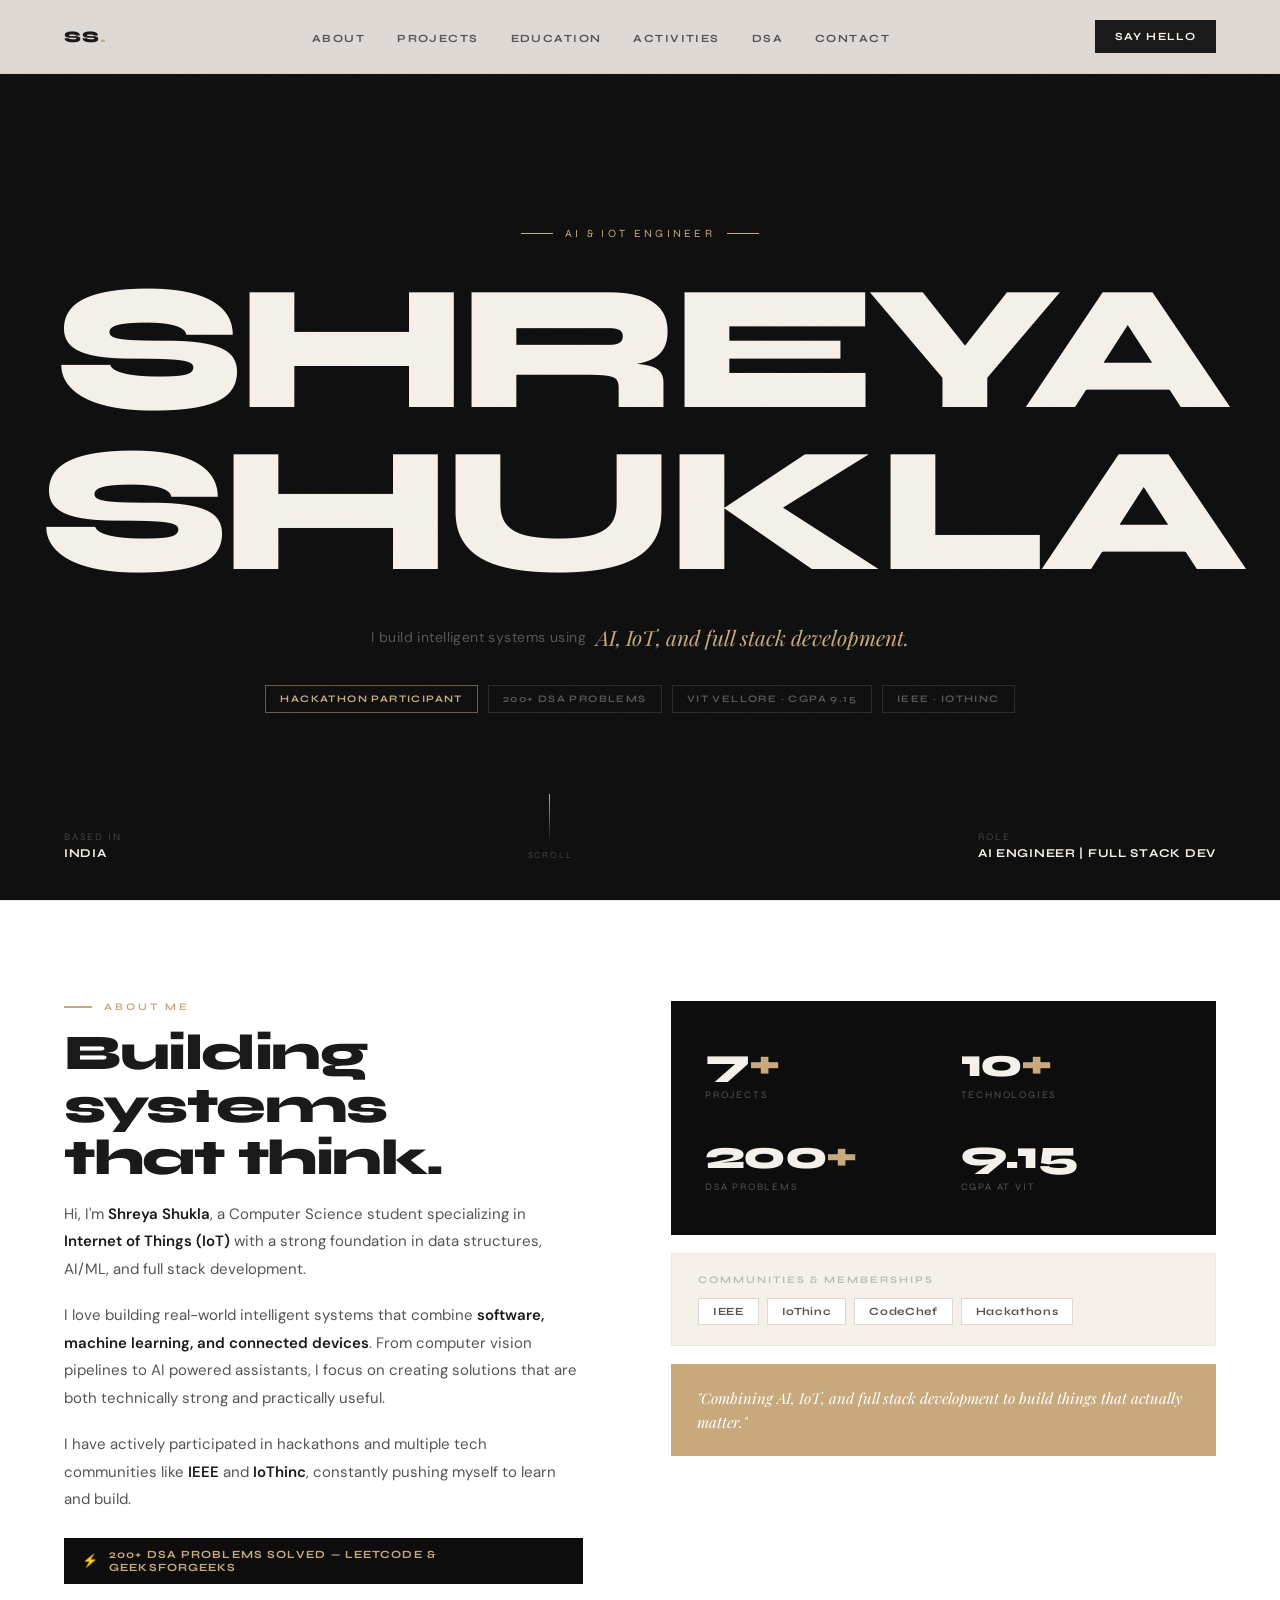
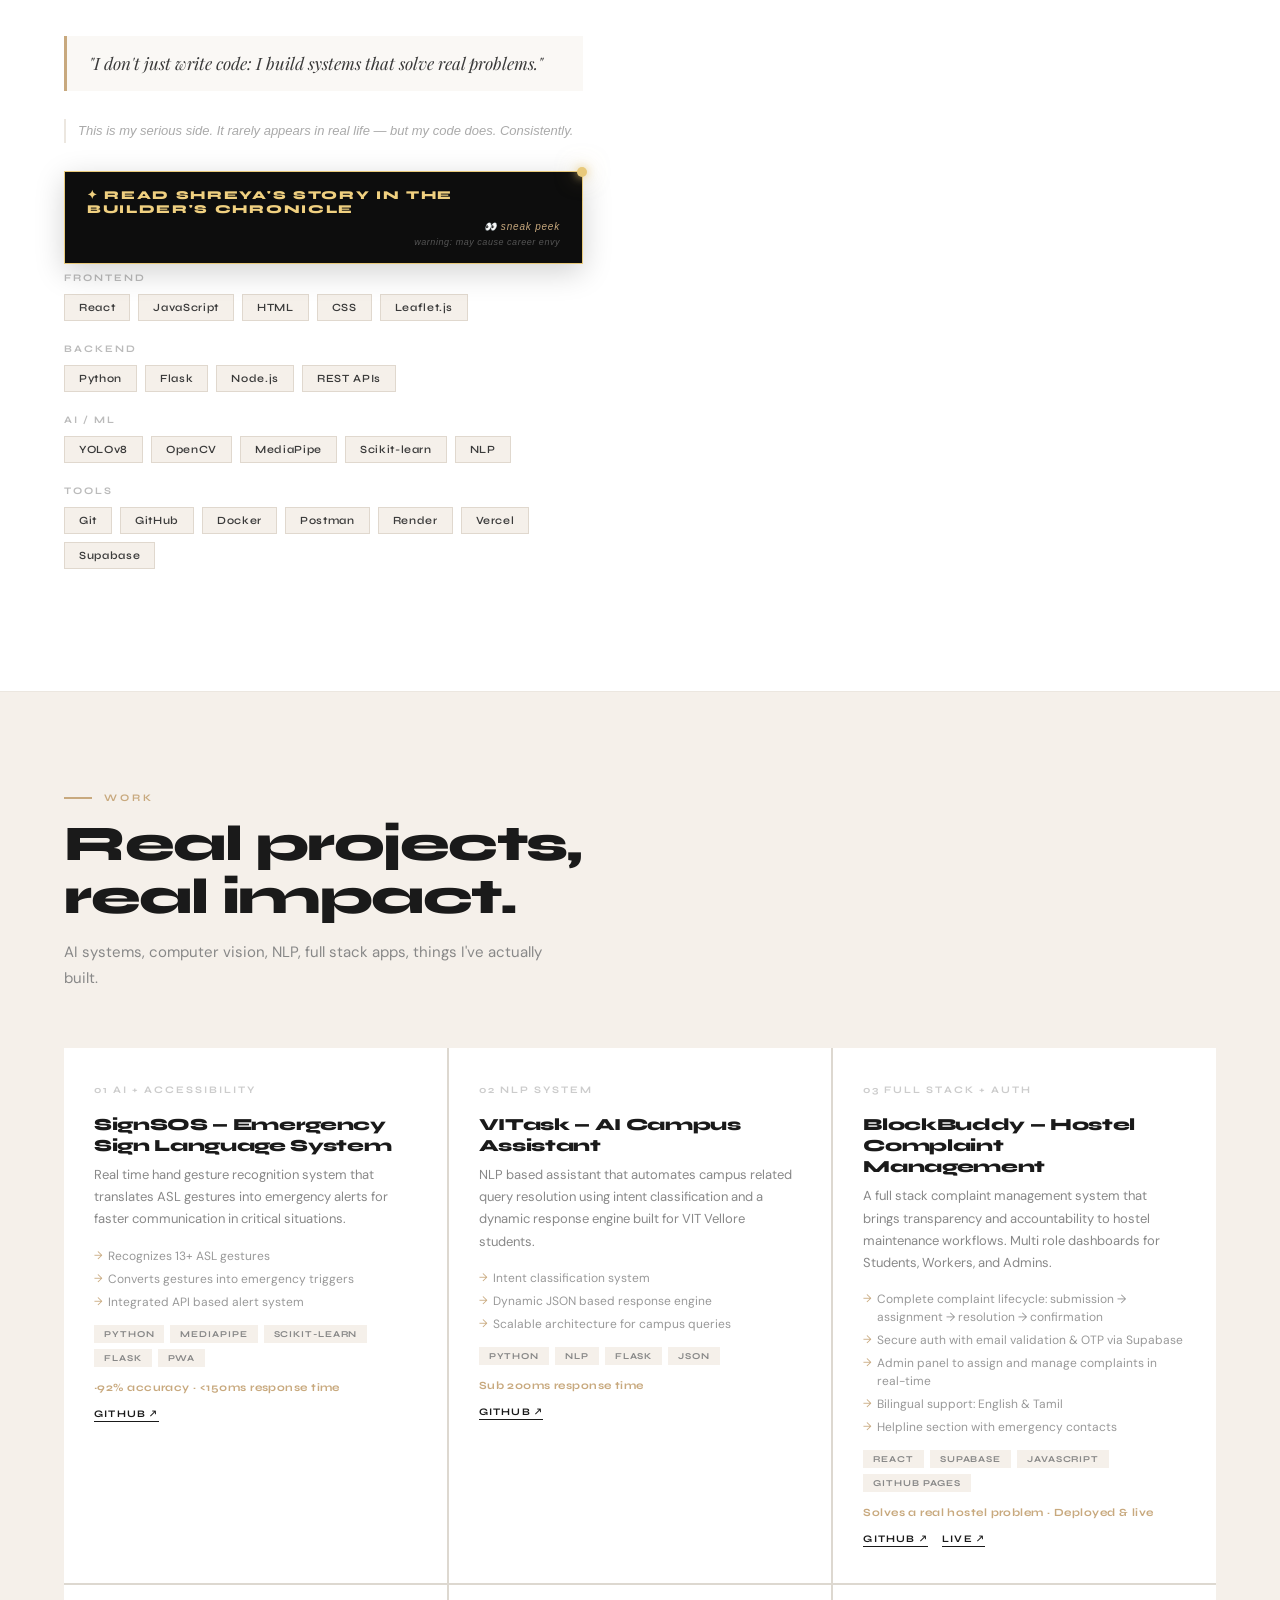
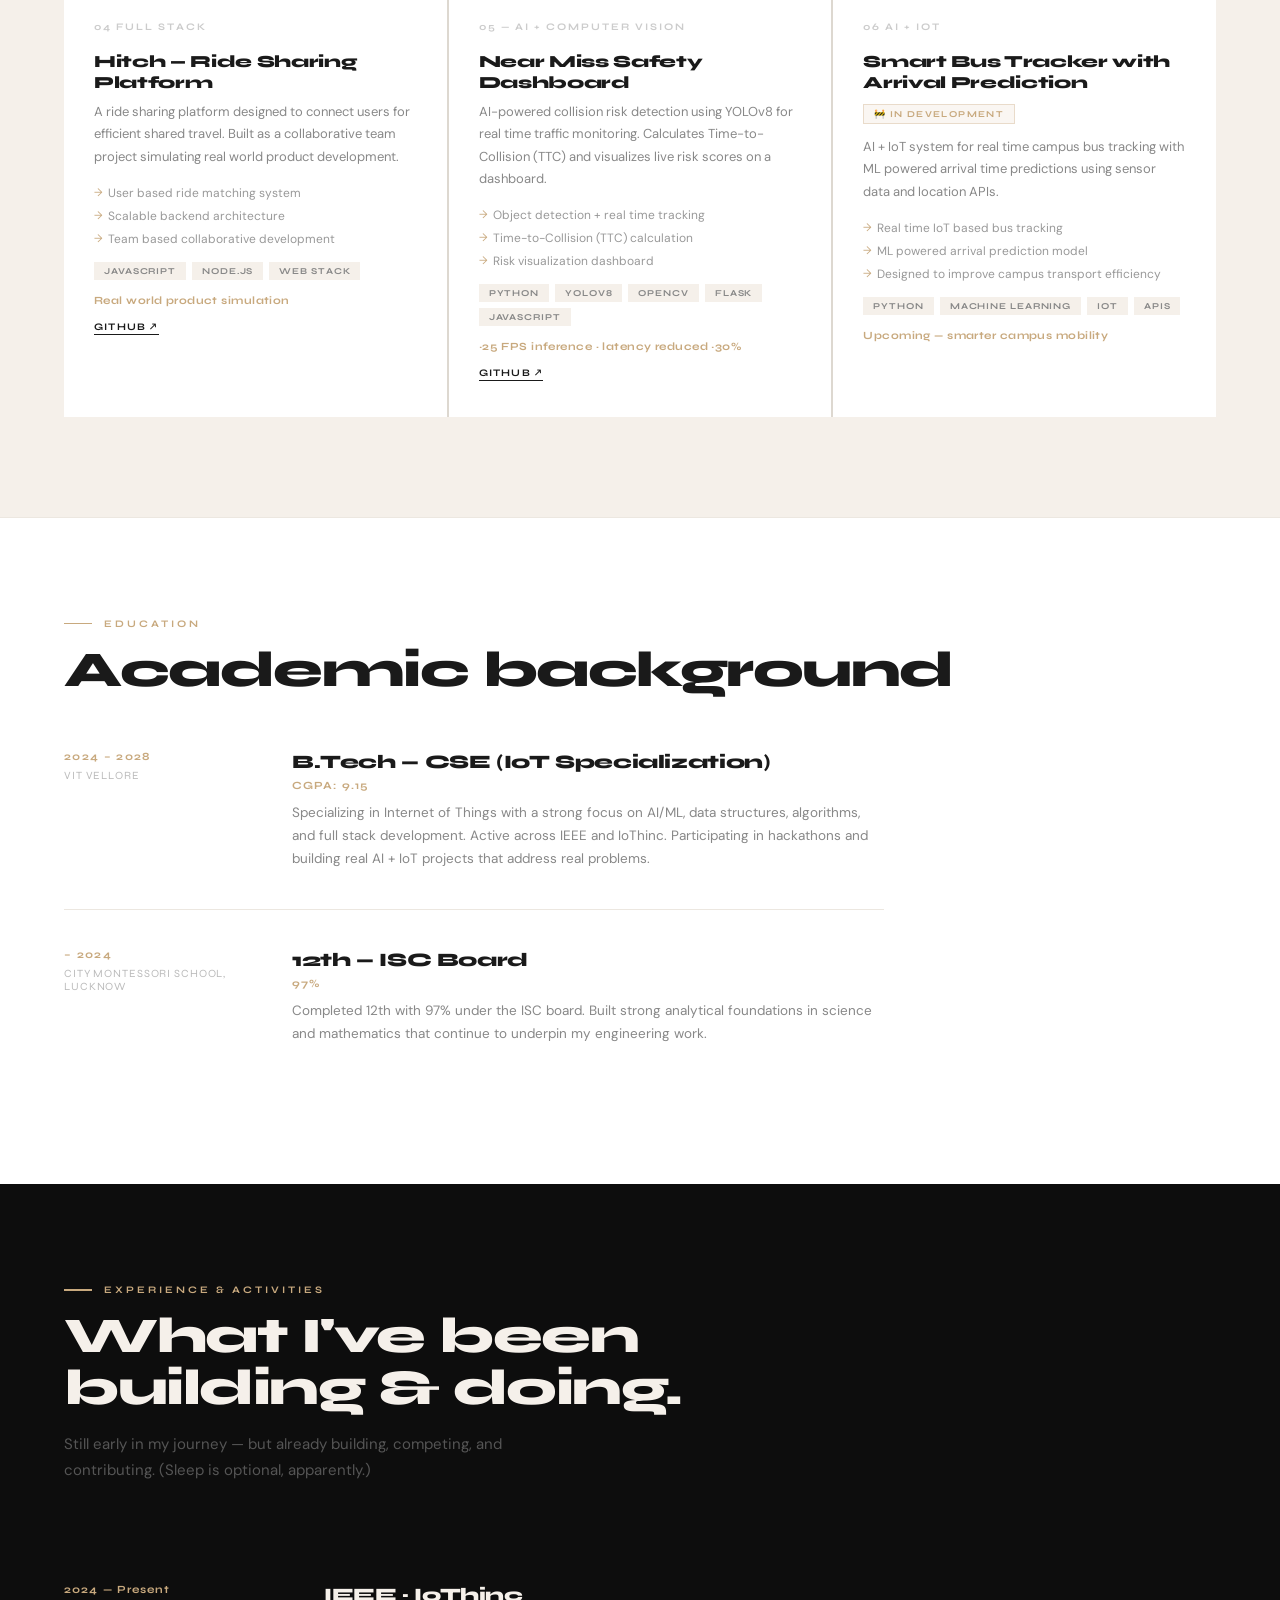
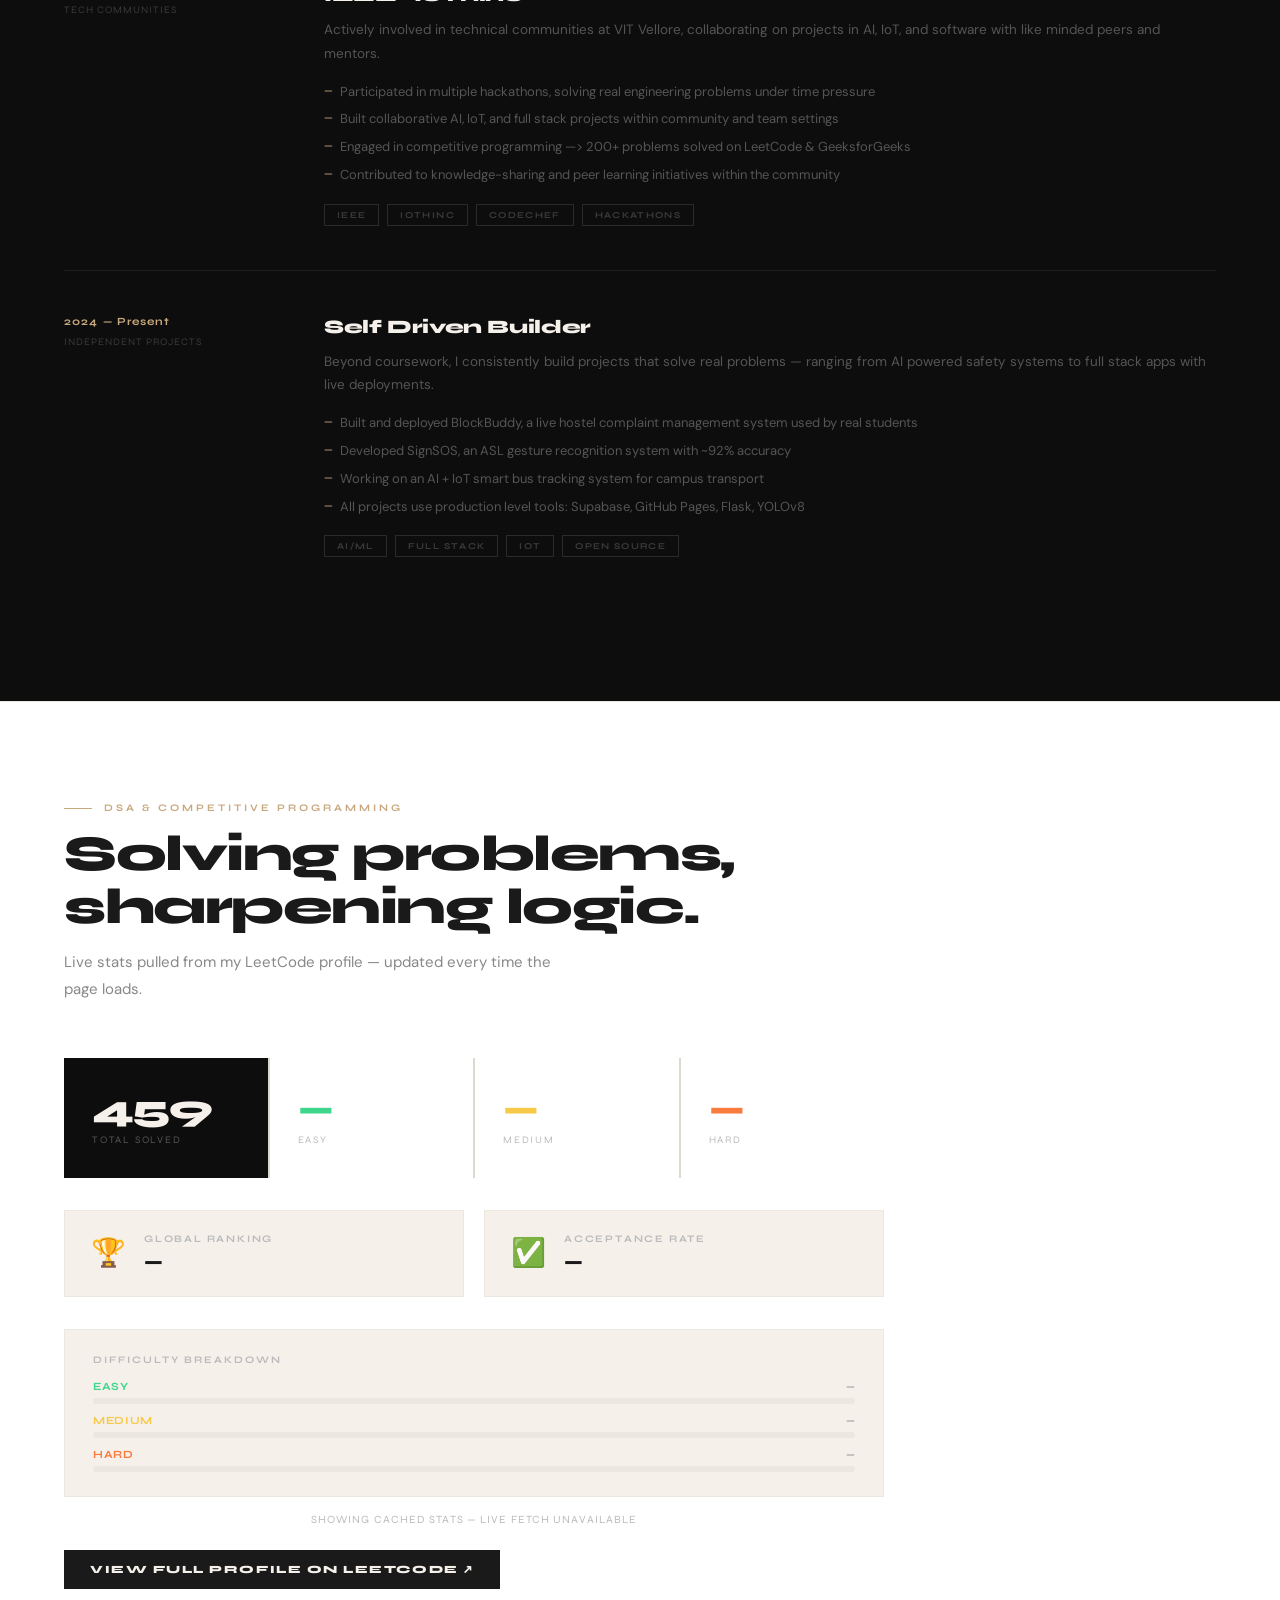
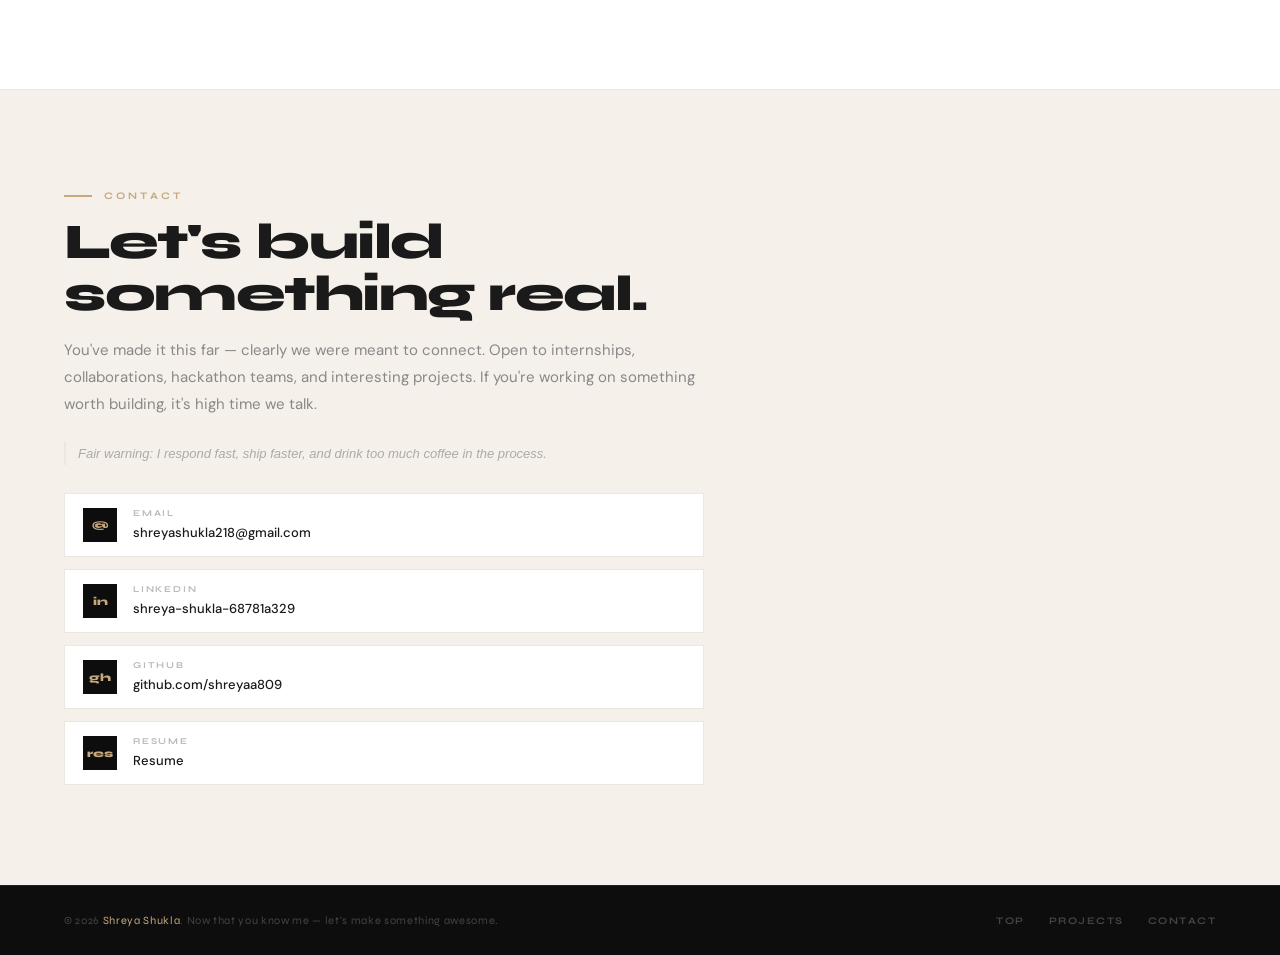
==== commit a6d6719d: "done" ====
--- a/index.html
+++ b/index.html
@@ -61,7 +61,8 @@
       <line x1="66" y1="58" x2="74" y2="58" stroke="#2a1a0a" stroke-width="1.5" opacity="0.7"/>
     </svg>
   </div>
-  <div class="intro-tagline">Loading… Summoning projects from the void…</div>
+  <div class="intro-tagline">Professionally serious. Personally… questionable.</div>
+  <div class="intro-tagline-sub">Loading projects. Please hold. Impressive things take time.</div>
   <div class="intro-bar"><div class="intro-bar-fill"></div></div>
 </div>
 
@@ -101,13 +102,13 @@
       <span class="hero-badge">IEEE · IoThinc</span>
     </div>
     <div class="sparkle-wrap">
-  <span class="sparkle s1"></span>
-  <span class="sparkle s2"></span>
-  <span class="sparkle s3"></span>
-  <span class="sparkle s4"></span>
-  <span class="sparkle s5"></span>
-  <span class="sparkle s6"></span>
-</div>
+      <span class="sparkle s1"></span>
+      <span class="sparkle s2"></span>
+      <span class="sparkle s3"></span>
+      <span class="sparkle s4"></span>
+      <span class="sparkle s5"></span>
+      <span class="sparkle s6"></span>
+    </div>
     <div class="hero-bottom">
       <div class="hero-location">Based In<strong>India</strong></div>
       <div class="hero-scroll"><div class="scroll-line"></div>Scroll</div>
@@ -129,10 +130,12 @@
           <p>I have actively participated in hackathons and multiple tech communities like <strong>IEEE</strong> and <strong>IoThinc</strong>, constantly pushing myself to learn and build.</p>
           <div class="dsa-badge">200+ DSA problems solved — LeetCode &amp; GeeksforGeeks</div>
           <blockquote>"I don't just write code: I build systems that solve real problems."</blockquote>
+          <p class="about-humor">This is my serious side. It rarely appears in real life — but my code does. Consistently.</p>
           <div class="about-story-panel">
             <a class="about-story-link" href="index1.html">
-              Read Shreya's Story in The Builder's Chronicle
-              <span class="click-hint">click me</span>
+              ✦ Read Shreya's Story in The Builder's Chronicle
+              <span class="click-hint">👀 sneak peek</span>
+              <span class="click-hint-2">warning: may cause career envy</span>
             </a>
           </div>
         </div>
@@ -207,7 +210,6 @@
           <div class="comm-title">Communities &amp; Memberships</div>
           <div class="comm-tags">
             <span class="comm-tag">IEEE</span>
-            
             <span class="comm-tag">IoThinc</span>
             <span class="comm-tag">CodeChef</span>
             <span class="comm-tag">Hackathons</span>
@@ -402,7 +404,7 @@
   <section id="experience">
     <div class="s-label">Experience &amp; Activities</div>
     <h2 class="s-title">What I've been<br>building &amp; doing.</h2>
-    <p class="s-sub">Still early in my journey  but already building, competing, and contributing.</p>
+    <p class="s-sub">Still early in my journey — but already building, competing, and contributing. (Sleep is optional, apparently.)</p>
 
     <div>
       <div class="exp-row">
@@ -421,7 +423,6 @@
           </ul>
           <div class="exp-tags">
             <span class="exp-tag">IEEE</span>
-            
             <span class="exp-tag">IoThinc</span>
             <span class="exp-tag">CodeChef</span>
             <span class="exp-tag">Hackathons</span>
@@ -436,7 +437,7 @@
         </div>
         <div>
           <div class="exp-role">Self Driven Builder</div>
-          <p class="exp-desc">Beyond coursework, I consistently build projects that solve real problems  ranging from AI powered safety systems to full stack apps with live deployments.</p>
+          <p class="exp-desc">Beyond coursework, I consistently build projects that solve real problems — ranging from AI powered safety systems to full stack apps with live deployments.</p>
           <ul class="exp-bullets">
             <li>Built and deployed BlockBuddy, a live hostel complaint management system used by real students</li>
             <li>Developed SignSOS, an ASL gesture recognition system with ~92% accuracy</li>
@@ -454,8 +455,6 @@
     </div>
   </section>
 
-  
-
   <!-- ── DSA / LEETCODE ── -->
   <section id="dsa" style="background:#fff;border-top:1px solid #ece7e0;">
     <div class="s-label">DSA &amp; Competitive Programming</div>
@@ -551,16 +550,14 @@
     </div>
   </section>
 
-
-
-
   <!-- ── CONTACT ── -->
   <section id="contact">
     <div class="contact-grid" style="grid-template-columns:1fr;max-width:640px;">
       <div class="contact-left">
         <div class="s-label">Contact</div>
         <h2 class="s-title">Let's build<br>something real.</h2>
-        <p>Open to internships, collaborations, hackathon teams, and interesting projects. If you're working on something worth building, let's connect.</p>
+        <p>You've made it this far — clearly we were meant to connect. Open to internships, collaborations, hackathon teams, and interesting projects. If you're working on something worth building, it's high time we talk.</p>
+        <p class="contact-humor">Fair warning: I respond fast, ship faster, and drink too much coffee in the process.</p>
         <div class="contact-items">
           <a href="mailto:shreyashukla218@gmail.com" class="contact-row">
             <div class="c-icon">@</div>
@@ -583,16 +580,22 @@
               <span class="c-val">github.com/shreyaa809</span>
             </div>
           </a>
-        </div>
-      </div>
-
+          <a href="shreya_resume5.1.pdf" target="_blank" class="contact-row">
+            <div class="c-icon">res</div>
+            <div>
+              <span class="c-label">Resume</span>
+              <span class="c-val">Resume</span>
+            </div>
+          </a>
+        </div>
+      </div>
       </div>
     </div>
   </section>
 
   <!-- FOOTER -->
   <footer>
-    <div class="foot-copy">© 2026 <span>Shreya Shukla</span>.          Now that you know me let’s make something awesome.</div>
+    <div class="foot-copy">© 2026 <span>Shreya Shukla</span>. Now that you know me — let's make something awesome.</div>
     <div class="foot-links">
       <a href="#hero">Top</a>
       <a href="#projects">Projects</a>
--- a/style.css
+++ b/style.css
@@ -32,6 +32,12 @@
   margin-top: 28px; font-family: 'Syne', sans-serif; font-size: 11px;
   letter-spacing: 0.35em; text-transform: uppercase; color: #c8a97e;
   opacity: 0; animation: fadeIn 0.6s ease 1.2s forwards;
+}
+.intro-tagline-sub {
+  margin-top: 10px; font-family: 'DM Sans', sans-serif; font-size: 11px;
+  letter-spacing: 0.1em; color: #444;
+  opacity: 0; animation: fadeIn 0.6s ease 1.8s forwards;
+  font-style: italic;
 }
 @keyframes fadeIn { to { opacity: 1; } }
 .intro-bar {
@@ -76,9 +82,10 @@
 .nav-cta {
   font-family: 'Syne', sans-serif; font-size: 11px; font-weight: 700;
   letter-spacing: 0.1em; text-transform: uppercase; text-decoration: none;
-  color: #f5f0ea; background: #1a1a1a; padding: 10px 20px; transition: background 0.2s;
+  color: #f5f0ea; background: #1a1a1a; padding: 10px 20px; transition: background 0.2s, transform 0.15s ease;
 }
 .nav-cta:hover { background: #c8a97e; }
+.nav-cta:active { transform: scale(1.07); }
 
 /* ─── HERO ─── */
 #hero {
@@ -142,48 +149,9 @@
   color: #444; font-family: 'Syne', sans-serif; font-size: 9px;
   letter-spacing: 0.2em; text-transform: uppercase;
 }
-/* ── Newspaper link ── */
+
+/* ── Sparkle wrap ── */
 .sparkle-wrap { position: relative; display: inline-block; }
-
-.newspaper-link {
-  display: flex; align-items: center; gap: 14px;
-  text-decoration: none; color: #c8a97e;
-  font-family: 'Playfair Display', serif;
-  font-style: italic; font-size: 15px; font-weight: 700;
-  padding: 4px 0; cursor: pointer;
-}
-
-.nl-rule {
-  width: 48px; height: 1px;
-  background: linear-gradient(90deg, transparent, #c8a97e80);
-  transition: width 0.4s ease;
-}
-.nl-rule.right {
-  background: linear-gradient(90deg, #c8a97e80, transparent);
-}
-.newspaper-link:hover .nl-rule { width: 72px; }
-
-.nl-text {
-  display: inline-block;
-  background: linear-gradient(90deg, #c8a97e, #e8c99a, #c8a97e, #f0d9a0, #c8a97e);
-  background-size: 300% 100%;
-  -webkit-background-clip: text;
-  -webkit-text-fill-color: transparent;
-  background-clip: text;
-  animation: shimmer 3s linear infinite;
-  transition: transform 0.3s ease, letter-spacing 0.3s ease;
-  transform-origin: center;
-}
-.newspaper-link:hover .nl-text {
-  letter-spacing: 0.04em;
-  transform: scale(2);
-}
-
-@keyframes shimmer {
-  0%   { background-position: 100% 0; }
-  100% { background-position: -100% 0; }
-}
-
 .sparkle {
   position: absolute; width: 5px; height: 5px;
   pointer-events: none; animation: sparkleFloat 2.4s ease-in-out infinite; opacity: 0;
@@ -199,13 +167,13 @@
 .s4 { top: -6px;  left: 90%; animation-delay: 1.8s; }
 .s5 { bottom: -10px; left: 25%; animation-delay: 0.3s; }
 .s6 { bottom: -8px;  left: 60%; animation-delay: 0.9s; }
-
 @keyframes sparkleFloat {
   0%   { opacity: 0; transform: translateY(0) scale(0.5); }
   30%  { opacity: 1; transform: translateY(-6px) scale(1.2); }
   60%  { opacity: 0.6; transform: translateY(-10px) scale(0.8); }
   100% { opacity: 0; transform: translateY(-14px) scale(0.3); }
 }
+
 .scroll-line {
   width: 1px; height: 48px;
   background: linear-gradient(to bottom, #c8a97e, transparent);
@@ -238,78 +206,90 @@
   background: #faf8f5; font-family: 'Playfair Display', serif;
   font-style: italic; font-size: 17px; color: #3a3a3a; line-height: 1.6;
 }
+
+/* Humorous line in about */
+.about-humor {
+  font-family: 'DM Sans', sans-serif !important; font-size: 13px !important;
+  color: #aaa !important; font-style: italic !important;
+  margin-bottom: 20px !important;
+  padding-left: 12px; border-left: 2px solid #ece7e0;
+}
+
+/* ── About story panel: right-aligned, floating ── */
 .about-story-panel {
-  margin-top: 24px;
+  margin-top: 28px;
   display: flex;
   justify-content: flex-end;
 }
+
 .about-story-link {
   display: inline-flex;
-  align-items: center;
-  justify-content: center;
+  flex-direction: column;
+  align-items: flex-end;
+  gap: 5px;
   position: relative;
-  overflow: hidden;
-  padding: 18px 26px;
-  background: #0a0a0a;
-  border: 1px solid #c8a97e;
-  color: #c8a97e;
+  padding: 16px 22px;
+  background: #0d0d0d;
+  border: 1.5px solid #e8c97a;
+  color: #f0d080;
   font-family: 'Syne', sans-serif;
-  font-size: 13px;
+  font-size: 12px;
   font-weight: 800;
-  letter-spacing: 0.18em;
+  letter-spacing: 0.14em;
   text-transform: uppercase;
   text-decoration: none;
-  box-shadow: 0 14px 34px rgba(0,0,0,0.12);
-  transition: transform 0.25s ease, box-shadow 0.25s ease, background 0.25s ease, color 0.25s ease;
-}
-.about-story-link::before {
-  content: '';
-  position: absolute;
-  inset: -8px;
-  background: radial-gradient(circle at 20% 20%, rgba(200,169,126,0.24), transparent 22%),
-              radial-gradient(circle at 80% 30%, rgba(248,227,180,0.18), transparent 16%),
-              radial-gradient(circle at 50% 80%, rgba(255,255,255,0.08), transparent 24%);
-  filter: blur(4px);
-  opacity: 0.9;
-  pointer-events: none;
-}
+  box-shadow: 0 8px 28px rgba(0,0,0,0.18);
+  animation: floatBtn 3s ease-in-out infinite;
+  transition: transform 0.2s ease, box-shadow 0.2s ease, background 0.2s ease;
+}
+
+@keyframes floatBtn {
+  0%, 100% { transform: translateY(0px); }
+  50%       { transform: translateY(-7px); }
+}
+
+.about-story-link:hover {
+  background: #1a1a1a;
+  box-shadow: 0 18px 44px rgba(0,0,0,0.22), 0 0 22px rgba(232,201,122,0.28);
+  animation-play-state: paused;
+  transform: translateY(-9px) scale(1.04);
+}
+
+.about-story-link:active {
+  transform: scale(0.95) translateY(0px) !important;
+  box-shadow: 0 4px 14px rgba(0,0,0,0.18) !important;
+  transition: transform 0.1s ease, box-shadow 0.1s ease;
+}
+
+/* Glowing dot top-right */
 .about-story-link::after {
   content: '';
   position: absolute;
-  top: 10%;
-  left: 90%;
-  width: 6px;
-  height: 6px;
-  background: #f4dbb5;
+  top: -5px; right: -5px;
+  width: 10px; height: 10px;
+  background: #e8c97a;
   border-radius: 50%;
-  box-shadow: 0 0 18px rgba(244,219,181,0.8), 0 0 35px rgba(200,169,126,0.4);
-  animation: sparklePulse 2s infinite ease-in-out;
-  pointer-events: none;
-}
-.about-story-link:hover::after {
-  top: 6%;
-  left: 92%;
-}
-.about-story-link:hover {
-  transform: translateY(-2px);
-  box-shadow: 0 20px 40px rgba(0,0,0,0.18);
-  background: #111;
-  color: #f5f0ea;
-}
-.about-story-link .click-hint {
-  display: inline-block;
-  margin-left: 12px;
-  font-family: 'Syne', sans-serif;
-  font-size: 0.75em;
-  font-weight: 600;
-  letter-spacing: 0.16em;
-  text-transform: lowercase;
-  opacity: 0.85;
-}
-@keyframes sparklePulse {
-  0%, 100% { transform: scale(1); opacity: 0.8; }
-  50% { transform: scale(1.4); opacity: 1; }
-}
+  box-shadow: 0 0 10px rgba(232,201,122,0.9), 0 0 22px rgba(232,201,122,0.5);
+  animation: dotPulse 1.6s ease-in-out infinite;
+}
+@keyframes dotPulse {
+  0%, 100% { transform: scale(1); opacity: 1; }
+  50%       { transform: scale(1.6); opacity: 0.6; }
+}
+
+.click-hint {
+  font-family: 'DM Sans', sans-serif;
+  font-size: 10px; font-weight: 400;
+  letter-spacing: 0.08em; text-transform: lowercase;
+  color: #c8a97e; font-style: italic;
+}
+.click-hint-2 {
+  font-family: 'DM Sans', sans-serif;
+  font-size: 9px; font-weight: 400;
+  letter-spacing: 0.06em; text-transform: lowercase;
+  color: #555; font-style: italic;
+}
+
 .dsa-badge {
   display: inline-flex; align-items: center; gap: 10px;
   background: #0d0d0d; color: #c8a97e;
@@ -413,9 +393,11 @@
   font-family: 'Syne', sans-serif; font-size: 10px; font-weight: 700;
   letter-spacing: 0.12em; text-transform: uppercase; text-decoration: none;
   color: #1a1a1a; border-bottom: 1px solid #1a1a1a; padding-bottom: 1px;
-  transition: color 0.2s, border-color 0.2s;
+  transition: color 0.2s, border-color 0.2s, transform 0.12s ease;
 }
 .proj-link:hover { color: #c8a97e; border-color: #c8a97e; }
+.proj-link:active { transform: scale(1.2); color: #c8a97e; border-color: #c8a97e; }
+
 .proj-status {
   display: inline-block; font-family: 'Syne', sans-serif; font-size: 9px; font-weight: 700;
   letter-spacing: 0.15em; text-transform: uppercase;
@@ -459,14 +441,29 @@
 /* ─── CONTACT ─── */
 #contact { background: #f5f0ea; border-top: 1px solid #ece7e0; }
 .contact-grid { display: grid; grid-template-columns: 1fr 1fr; gap: 88px; }
-.contact-left p { color: #888; line-height: 1.8; font-size: 15px; margin-bottom: 38px; }
+.contact-left p { color: #888; line-height: 1.8; font-size: 15px; margin-bottom: 24px; }
+
+/* Humorous contact line */
+.contact-humor {
+  font-family: 'DM Sans', sans-serif !important;
+  font-size: 13px !important; color: #aaa !important;
+  font-style: italic !important; margin-bottom: 28px !important;
+  border-left: 2px solid #ece7e0; padding-left: 12px;
+}
+
 .contact-items { display: flex; flex-direction: column; gap: 12px; }
 .contact-row {
   display: flex; align-items: center; gap: 16px;
   padding: 14px 18px; background: #fff; border: 1px solid #ece7e0;
-  text-decoration: none; color: #1a1a1a; transition: border-color 0.2s, transform 0.2s;
+  text-decoration: none; color: #1a1a1a;
+  transition: border-color 0.2s, transform 0.2s, box-shadow 0.12s ease;
 }
 .contact-row:hover { border-color: #c8a97e; transform: translateX(4px); }
+.contact-row:active {
+  transform: scale(1.04) translateX(2px);
+  box-shadow: 0 6px 20px rgba(0,0,0,0.1);
+  transition: transform 0.1s ease;
+}
 .c-icon {
   width: 34px; height: 34px; background: #0d0d0d;
   display: flex; align-items: center; justify-content: center;
@@ -490,9 +487,10 @@
   align-self: flex-start; font-family: 'Syne', sans-serif; font-size: 11px; font-weight: 800;
   letter-spacing: 0.14em; text-transform: uppercase;
   background: #1a1a1a; color: #f5f0ea; border: none;
-  padding: 14px 28px; cursor: pointer; transition: background 0.2s;
+  padding: 14px 28px; cursor: pointer; transition: background 0.2s, transform 0.12s ease;
 }
 .f-btn:hover { background: #c8a97e; }
+.f-btn:active { transform: scale(1.06); }
 
 /* ─── FOOTER ─── */
 footer {
@@ -506,9 +504,10 @@
 .foot-links a {
   font-family: 'Syne', sans-serif; font-size: 10px; font-weight: 700;
   letter-spacing: 0.15em; text-transform: uppercase;
-  color: #444; text-decoration: none; transition: color 0.2s;
+  color: #444; text-decoration: none; transition: color 0.2s, transform 0.12s ease;
 }
 .foot-links a:hover { color: #c8a97e; }
+.foot-links a:active { transform: scale(1.15); color: #c8a97e; }
 
 /* ─── RESPONSIVE ─── */
 @media (max-width: 900px) {
@@ -523,4 +522,5 @@
   .stat-card { grid-template-columns: 1fr 1fr; }
   footer { padding: 22px; flex-direction: column; gap: 14px; }
   .f-row { grid-template-columns: 1fr; }
-}
+  .about-story-panel { justify-content: flex-start; }
+}
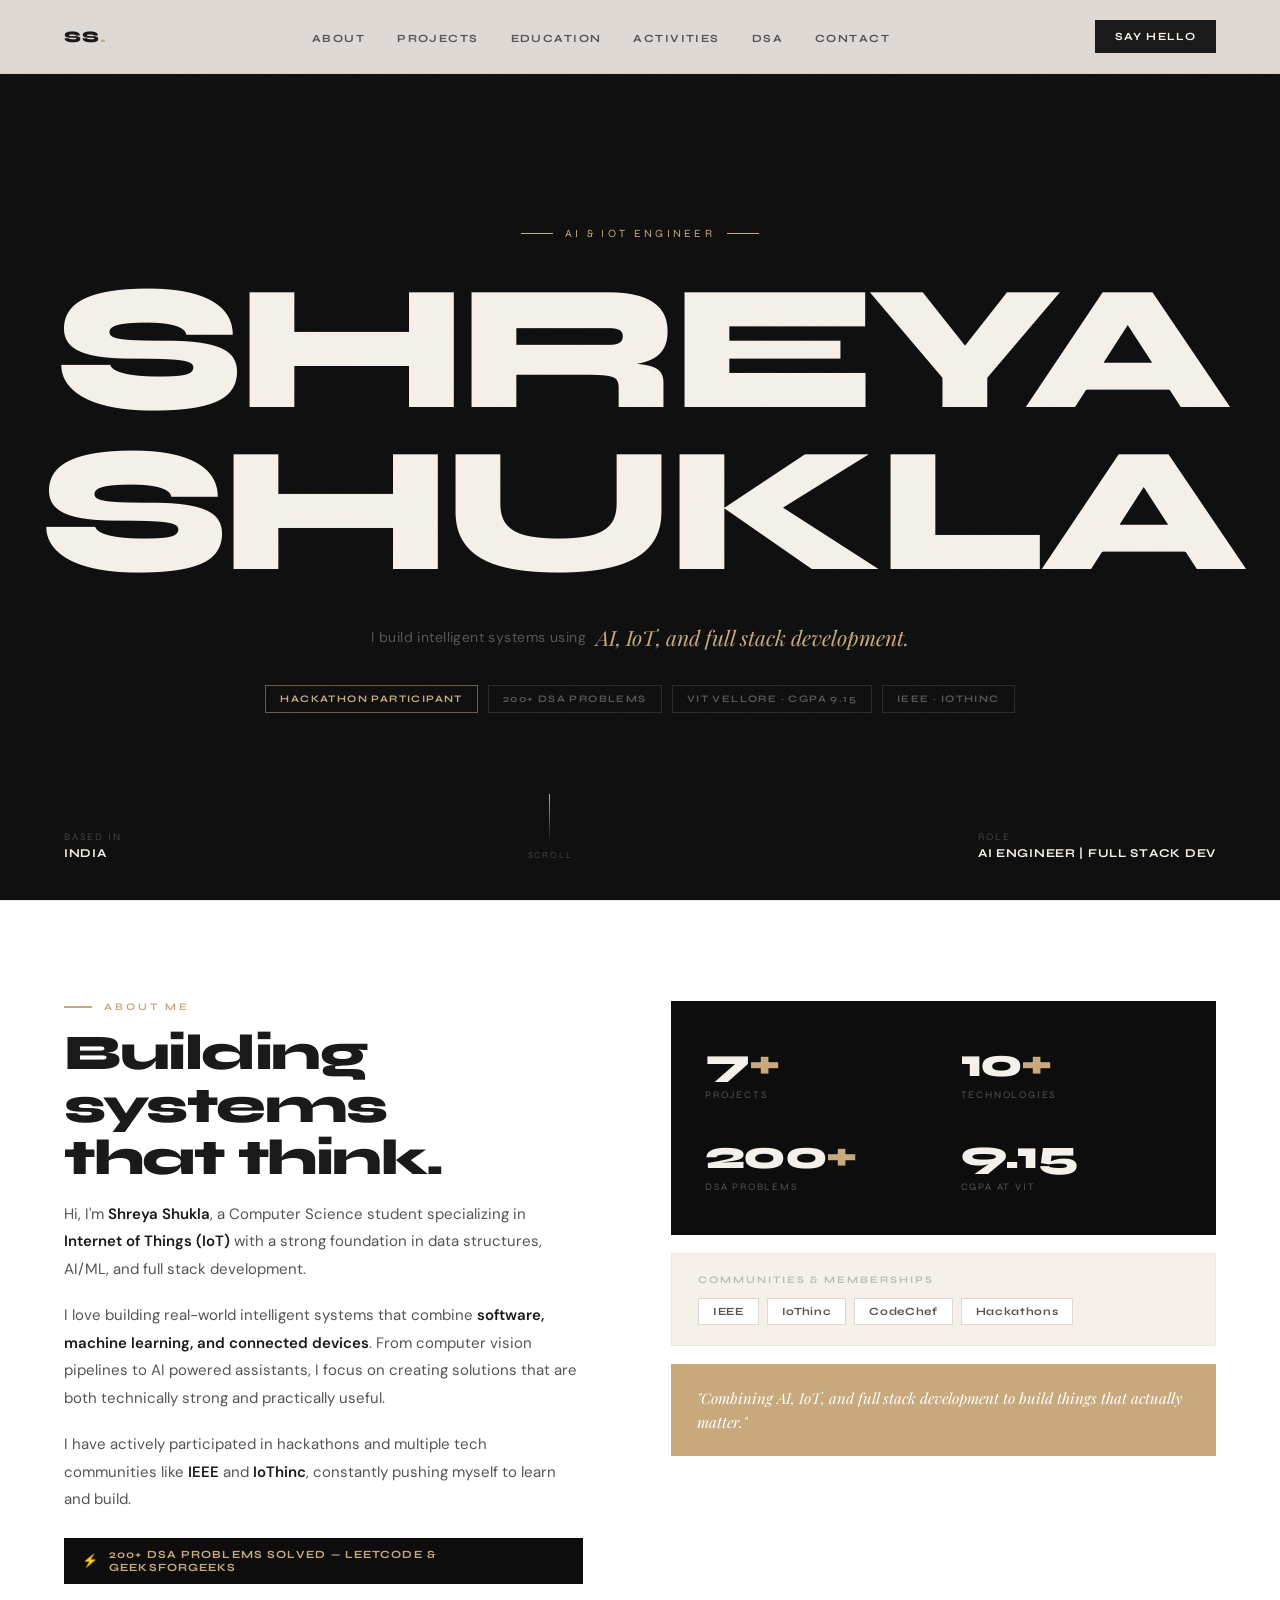
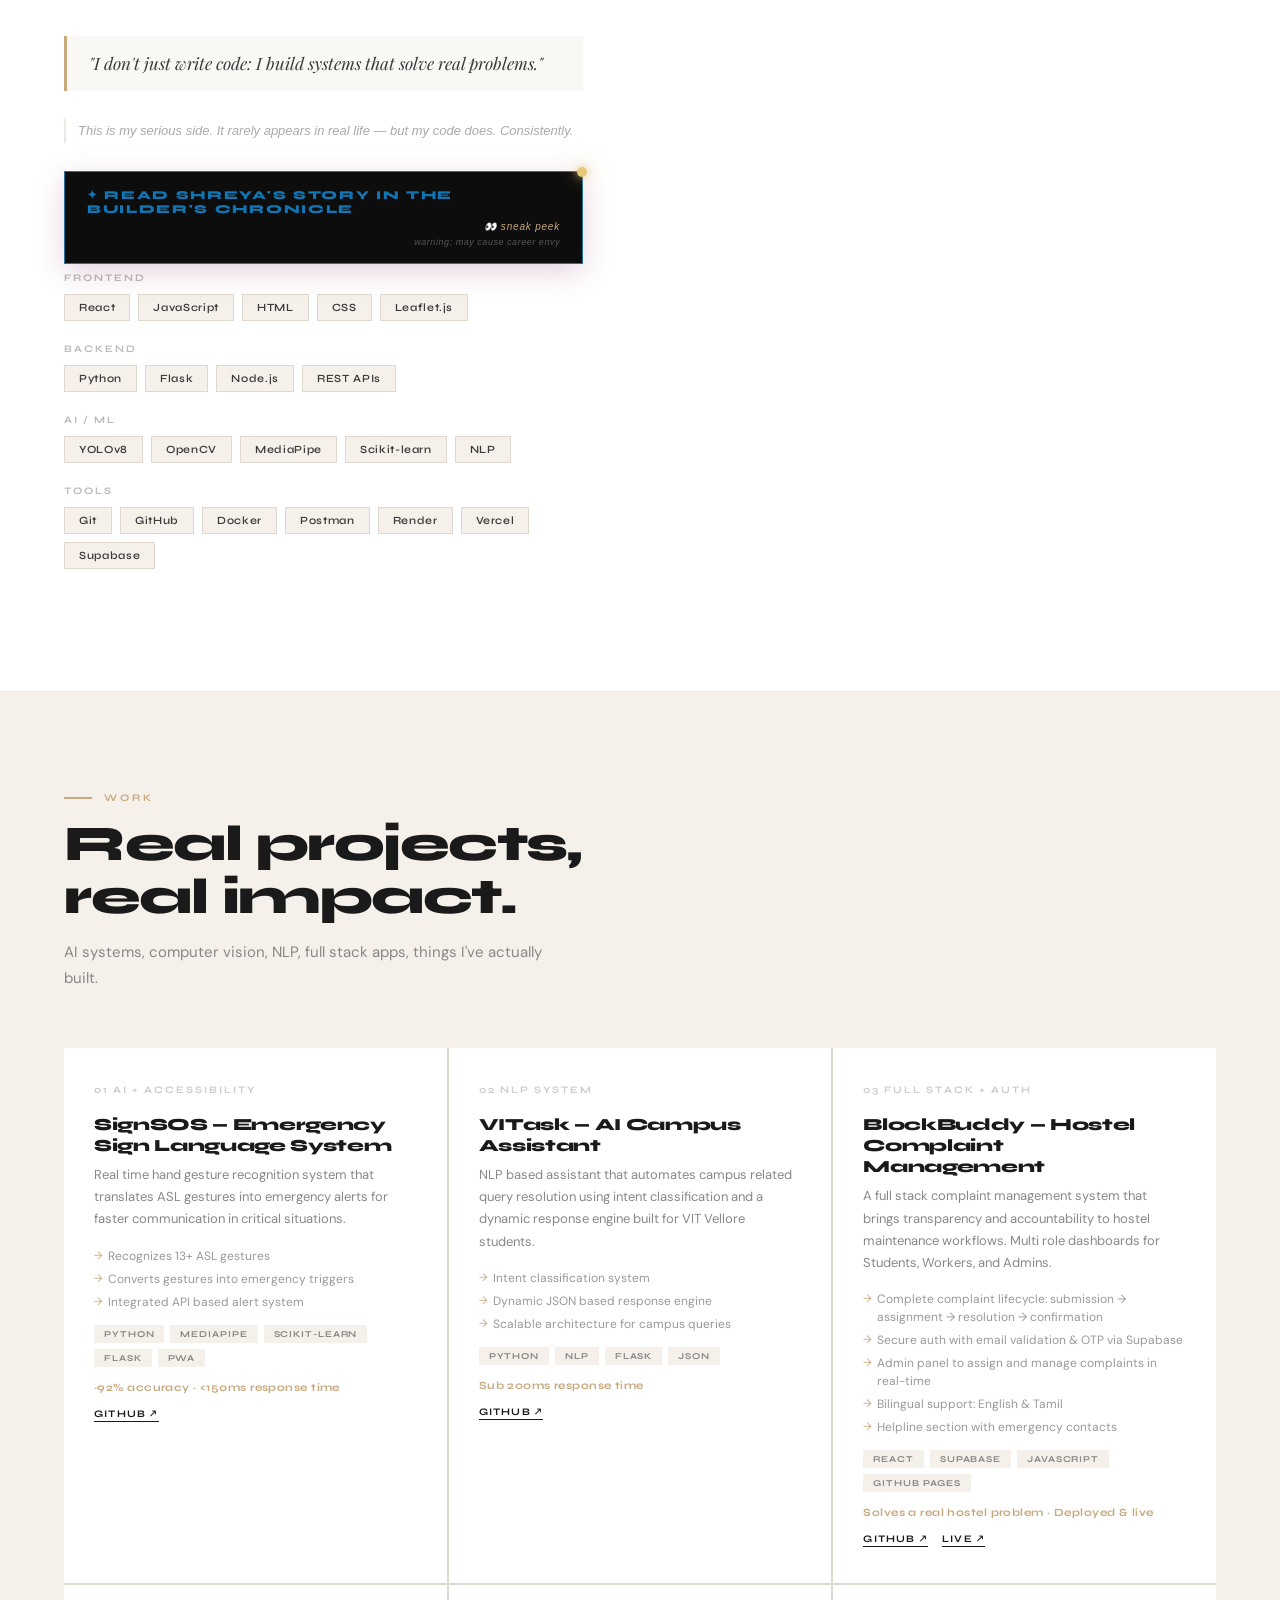
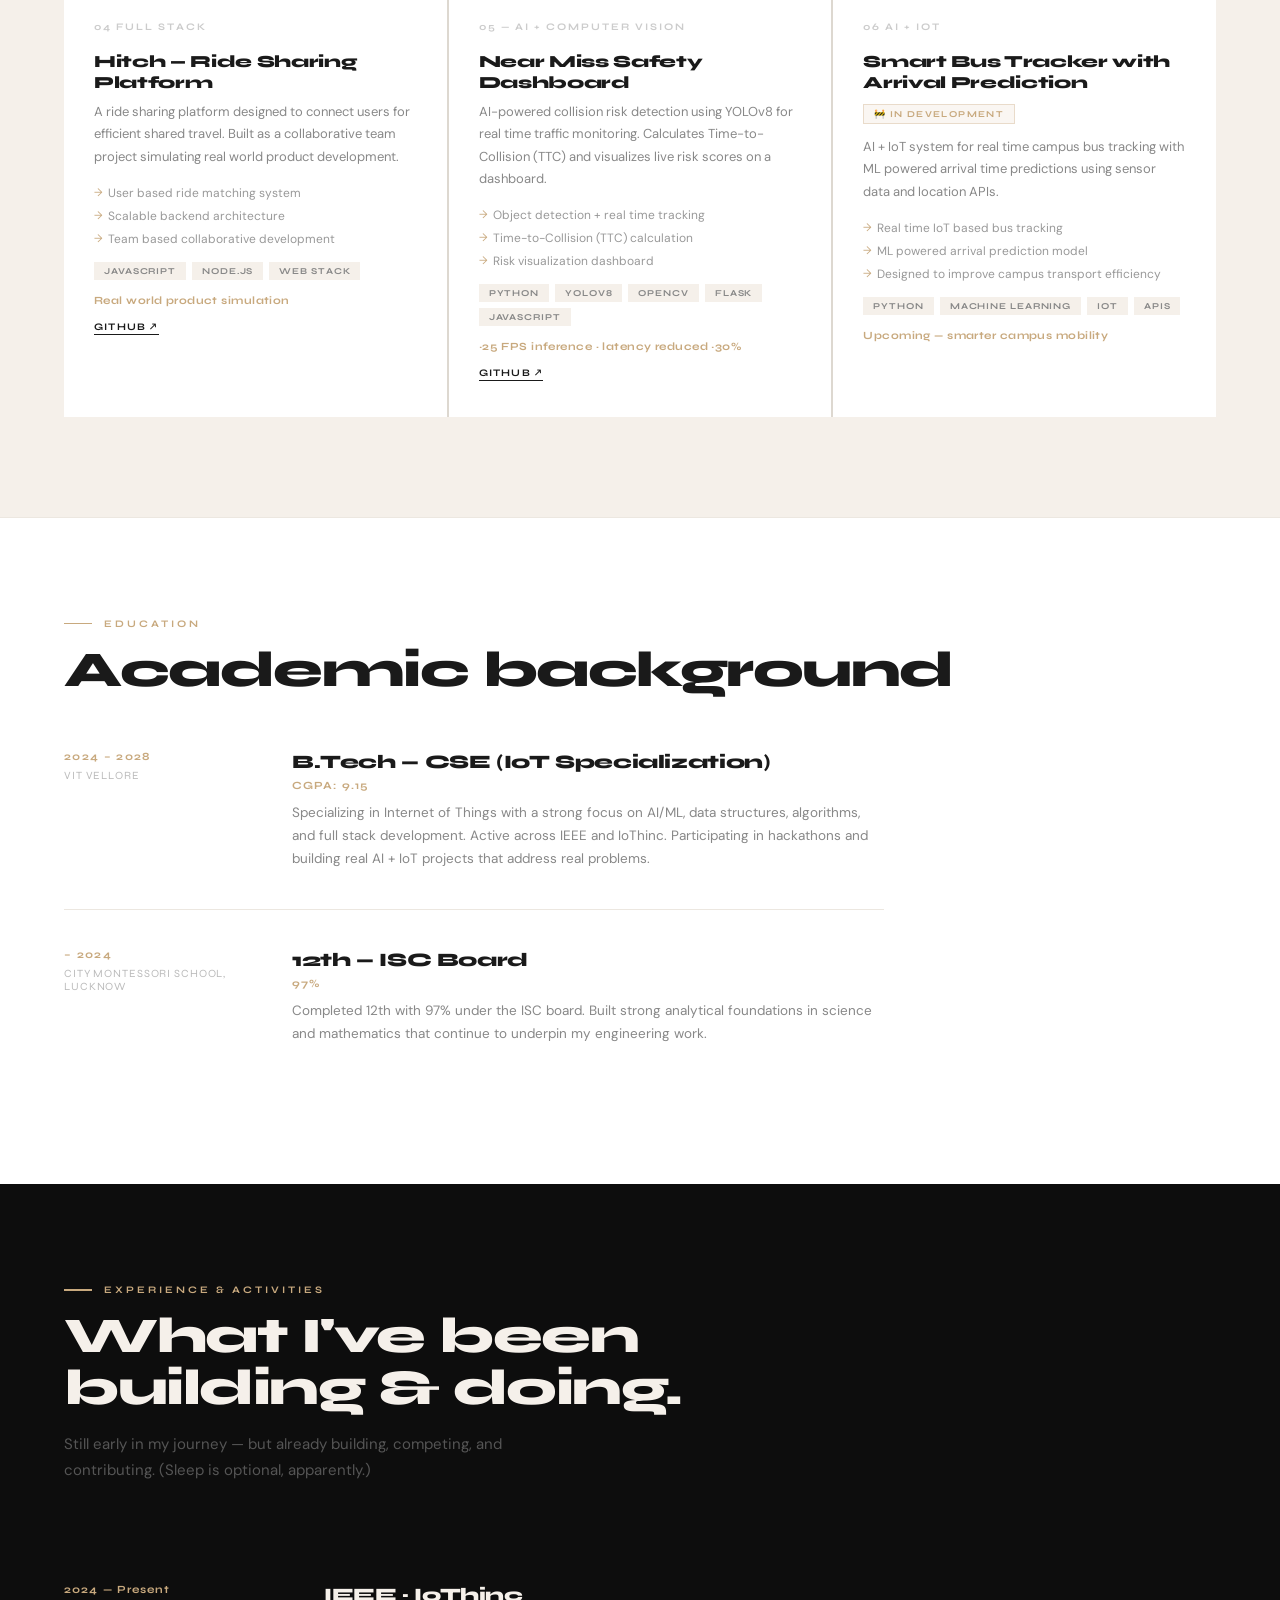
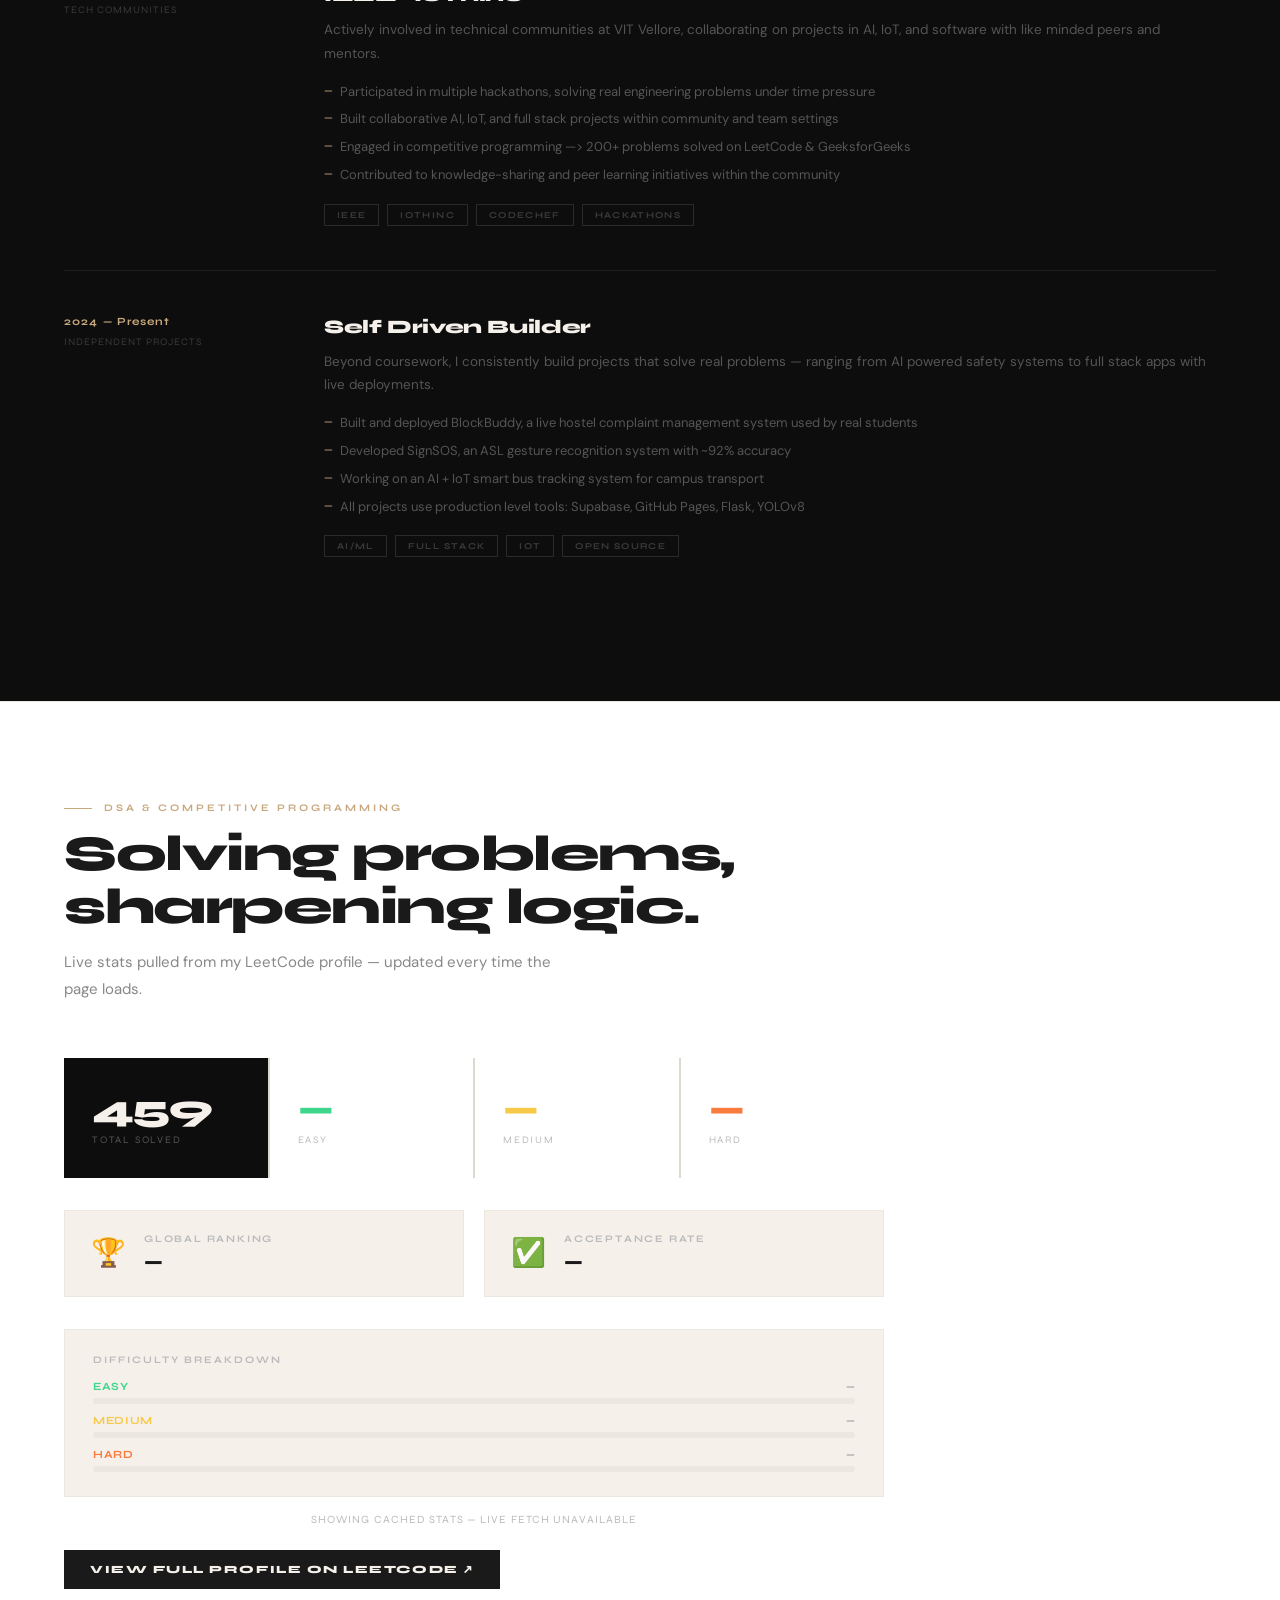
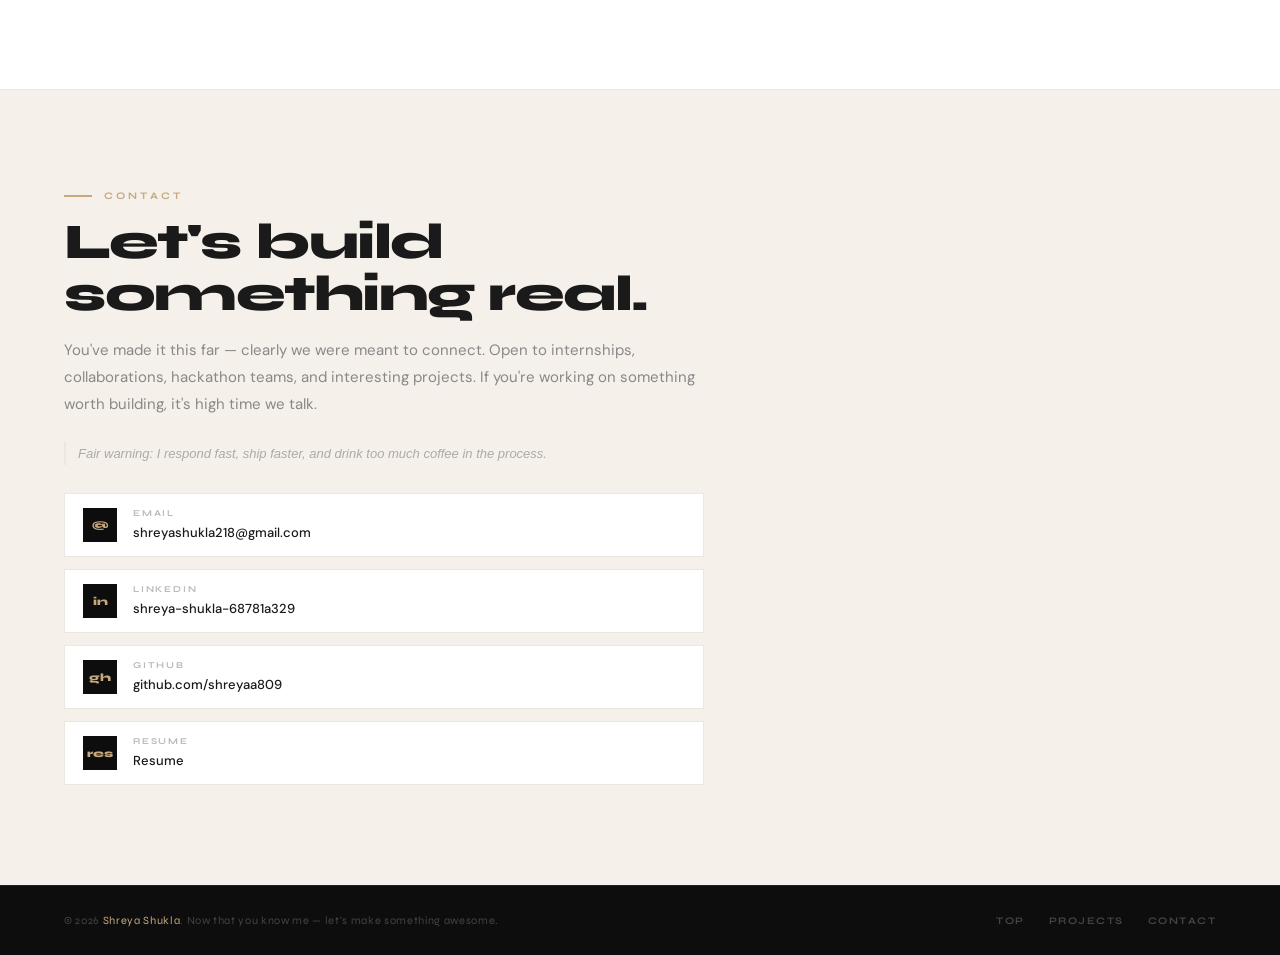
==== commit 3e643ee9: "further changes" ====
--- a/index.html
+++ b/index.html
@@ -580,7 +580,7 @@
               <span class="c-val">github.com/shreyaa809</span>
             </div>
           </a>
-          <a href="shreya_resume5.1.pdf" target="_blank" class="contact-row">
+          <a href="shreya_resume5.3.pdf" target="_blank" class="contact-row">
             <div class="c-icon">res</div>
             <div>
               <span class="c-label">Resume</span>
--- a/style.css
+++ b/style.css
@@ -230,15 +230,15 @@
   position: relative;
   padding: 16px 22px;
   background: #0d0d0d;
-  border: 1.5px solid #e8c97a;
-  color: #f0d080;
+  border: 1.5px solid #23729c;
+  color: #1275b3;
   font-family: 'Syne', sans-serif;
   font-size: 12px;
   font-weight: 800;
   letter-spacing: 0.14em;
   text-transform: uppercase;
   text-decoration: none;
-  box-shadow: 0 8px 28px rgba(0,0,0,0.18);
+  box-shadow: 0 8px 28px rgba(111, 2, 73, 0.18);
   animation: floatBtn 3s ease-in-out infinite;
   transition: transform 0.2s ease, box-shadow 0.2s ease, background 0.2s ease;
 }
@@ -249,7 +249,7 @@
 }
 
 .about-story-link:hover {
-  background: #1a1a1a;
+  background: #015d74;
   box-shadow: 0 18px 44px rgba(0,0,0,0.22), 0 0 22px rgba(232,201,122,0.28);
   animation-play-state: paused;
   transform: translateY(-9px) scale(1.04);
